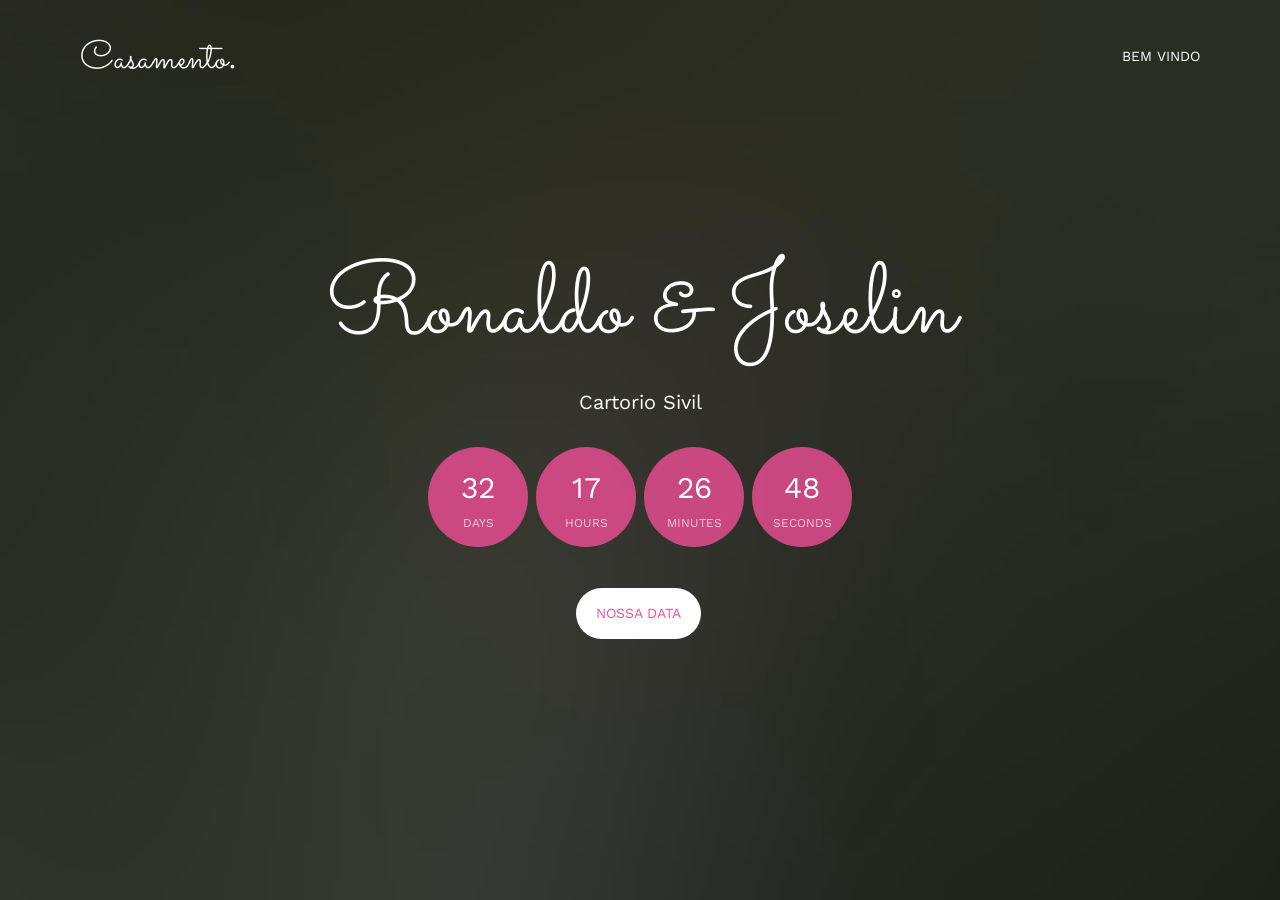
==== index.html @ af742bed "d d" ====
<!DOCTYPE html>
<!--[if lt IE 7]>      <html class="no-js lt-ie9 lt-ie8 lt-ie7"> <![endif]-->
<!--[if IE 7]>         <html class="no-js lt-ie9 lt-ie8"> <![endif]-->
<!--[if IE 8]>         <html class="no-js lt-ie9"> <![endif]-->
<!--[if gt IE 8]><!--> <html class="no-js"> <!--<![endif]-->
	<head>
	<meta charset="utf-8">
	<meta http-equiv="X-UA-Compatible" content="IE=edge">
	<title>Rm&Jg</title>
	<meta name="viewport" content="width=device-width, initial-scale=1">
	<meta name="description" content="Ronaldo Sistemas Ms" />
	<meta name="keywords" content="free html5, free template, free bootstrap, html5, css3, mobile first, responsive" />
	<meta name="author" content="FREEHTML5.CO" />

  <!-- 
	//////////////////////////////////////////////////////

	FREE HTML5 TEMPLATE 
	DESIGNED & DEVELOPED by FREEHTML5.CO
		
	Website: 		http://freehtml5.co/
	Email: 			info@freehtml5.co
	Twitter: 		http://twitter.com/fh5co
	Facebook: 		https://www.facebook.com/fh5co

	//////////////////////////////////////////////////////
	 -->

  	<!-- Facebook and Twitter integration -->
	<meta property="og:title" content=""/>
	<meta property="og:image" content=""/>
	<meta property="og:url" content=""/>
	<meta property="og:site_name" content=""/>
	<meta property="og:description" content=""/>
	<meta name="twitter:title" content="" />
	<meta name="twitter:image" content="" />
	<meta name="twitter:url" content="" />
	<meta name="twitter:card" content="" />

	<link href='https://fonts.googleapis.com/css?family=Work+Sans:400,300,600,400italic,700' rel='stylesheet' type='text/css'>
	<link href="https://fonts.googleapis.com/css?family=Sacramento" rel="stylesheet">
	
	<!-- Animate.css -->
	<link rel="stylesheet" href="css/animate.css">
	<!-- Icomoon Icon Fonts-->
	<link rel="stylesheet" href="css/icomoon.css">
	<!-- Bootstrap  -->
	<link rel="stylesheet" href="css/bootstrap.css">

	<!-- Magnific Popup -->
	<link rel="stylesheet" href="css/magnific-popup.css">

	<!-- Owl Carousel  -->
	<link rel="stylesheet" href="css/owl.carousel.min.css">
	<link rel="stylesheet" href="css/owl.theme.default.min.css">

	<!-- Theme style  -->
	<link rel="stylesheet" href="css/style.css">

	<!-- Modernizr JS -->
	<script src="js/modernizr-2.6.2.min.js"></script>
	<!-- FOR IE9 below -->
	<!--[if lt IE 9]>
	<script src="js/respond.min.js"></script>
	<![endif]-->

	</head>
	<body>
		
	<div class="fh5co-loader"></div>
	
	<div id="page">
	<nav class="fh5co-nav" role="navigation">
		<div class="container">
			<div class="row">
				<div class="col-xs-2">
					<div id="fh5co-logo"><a href="index.html">Casamento<strong>.</strong></a></div>
				</div>
				<div class="col-xs-10 text-right menu-1">
					<ul>
						<li class="active"><a href="index.html">Bem Vindo</a></li>
						
					</ul>
				</div>
			</div>
			
		</div>
	</nav>

	<header id="fh5co-header" class="fh5co-cover" role="banner" style="background-image:url(images/img_bg_2.jpg);" data-stellar-background-ratio="0.5">
		<div class="overlay"></div>
		<div class="container">
			<div class="row">
				<div class="col-md-8 col-md-offset-2 text-center">
					<div class="display-t">
						<div class="display-tc animate-box" data-animate-effect="fadeIn">
							<h1>Ronaldo &amp; Joselin</h1>
							<h2>Cartorio Sivil</h2>
							<div class="simply-countdown simply-countdown-one"></div>
							<p><a href="#" class="btn btn-default btn-sm">Nossa Data</a></p>
						</div>
					</div>
				</div>
			</div>
		</div>
	</header>

	
	
	<!-- jQuery -->
	<script src="js/jquery.min.js"></script>
	<!-- jQuery Easing -->
	<script src="js/jquery.easing.1.3.js"></script>
	<!-- Bootstrap -->
	<script src="js/bootstrap.min.js"></script>
	<!-- Waypoints -->
	<script src="js/jquery.waypoints.min.js"></script>
	<!-- Carousel -->
	<script src="js/owl.carousel.min.js"></script>
	<!-- countTo -->
	<script src="js/jquery.countTo.js"></script>

	<!-- Stellar -->
	<script src="js/jquery.stellar.min.js"></script>
	<!-- Magnific Popup -->
	<script src="js/jquery.magnific-popup.min.js"></script>
	<script src="js/magnific-popup-options.js"></script>

	<!-- // <script src="https://cdnjs.cloudflare.com/ajax/libs/prism/0.0.1/prism.min.js"></script> -->
	<script src="js/simplyCountdown.js"></script>
	<!-- Main -->
	<script src="js/main.js"></script>

	<script>
    var d = new Date(new Date().getTime() + 100 * 120 * 120 * 2000);

    // default example
    simplyCountdown('.simply-countdown-one', {
        year: d.getFullYear(),
        month: d.getMonth() + 1,
        day: d.getDate()
    });

    //jQuery example
    $('#simply-countdown-losange').simplyCountdown({
        year: d.getFullYear(),
        month: d.getMonth() + 1,
        day: d.getDate(),
        enableUtc: false
    });
</script>

	</body>
</html>
---- css/icomoon.css ----
@font-face {
  font-family: 'icomoon';
  src:  url('../fonts/icomoon/icomoon.eot?6iuir');
  src:  url('../fonts/icomoon/icomoon.eot?6iuir#iefix') format('embedded-opentype'),
    url('../fonts/icomoon/icomoon.ttf?6iuir') format('truetype'),
    url('../fonts/icomoon/icomoon.woff?6iuir') format('woff'),
    url('../fonts/icomoon/icomoon.svg?6iuir#icomoon') format('svg');
  font-weight: normal;
  font-style: normal;
}

[class^="icon-"], [class*=" icon-"] {
  /* use !important to prevent issues with browser extensions that change fonts */
  font-family: 'icomoon' !important;
  speak: none;
  font-style: normal;
  font-weight: normal;
  font-variant: normal;
  text-transform: none;
  line-height: 1;

  /* Better Font Rendering =========== */
  -webkit-font-smoothing: antialiased;
  -moz-osx-font-smoothing: grayscale;
}

.icon-eye:before {
  content: "\e000";
}
.icon-paper-clip:before {
  content: "\e001";
}
.icon-mail:before {
  content: "\e002";
}
.icon-toggle:before {
  content: "\e003";
}
.icon-layout:before {
  content: "\e004";
}
.icon-link:before {
  content: "\e005";
}
.icon-bell:before {
  content: "\e006";
}
.icon-lock:before {
  content: "\e007";
}
.icon-unlock:before {
  content: "\e008";
}
.icon-ribbon:before {
  content: "\e009";
}
.icon-image:before {
  content: "\e010";
}
.icon-signal:before {
  content: "\e011";
}
.icon-target:before {
  content: "\e012";
}
.icon-clipboard:before {
  content: "\e013";
}
.icon-clock:before {
  content: "\e014";
}
.icon-watch:before {
  content: "\e015";
}
.icon-air-play:before {
  content: "\e016";
}
.icon-camera:before {
  content: "\e017";
}
.icon-video:before {
  content: "\e018";
}
.icon-disc:before {
  content: "\e019";
}
.icon-printer:before {
  content: "\e020";
}
.icon-monitor:before {
  content: "\e021";
}
.icon-server:before {
  content: "\e022";
}
.icon-cog:before {
  content: "\e023";
}
.icon-heart:before {
  content: "\e024";
}
.icon-paragraph:before {
  content: "\e025";
}
.icon-align-justify:before {
  content: "\e026";
}
.icon-align-left:before {
  content: "\e027";
}
.icon-align-center:before {
  content: "\e028";
}
.icon-align-right:before {
  content: "\e029";
}
.icon-book:before {
  content: "\e030";
}
.icon-layers:before {
  content: "\e031";
}
.icon-stack:before {
  content: "\e032";
}
.icon-stack-2:before {
  content: "\e033";
}
.icon-paper:before {
  content: "\e034";
}
.icon-paper-stack:before {
  content: "\e035";
}
.icon-search:before {
  content: "\e036";
}
.icon-zoom-in:before {
  content: "\e037";
}
.icon-zoom-out:before {
  content: "\e038";
}
.icon-reply:before {
  content: "\e039";
}
.icon-circle-plus:before {
  content: "\e040";
}
.icon-circle-minus:before {
  content: "\e041";
}
.icon-circle-check:before {
  content: "\e042";
}
.icon-circle-cross:before {
  content: "\e043";
}
.icon-square-plus:before {
  content: "\e044";
}
.icon-square-minus:before {
  content: "\e045";
}
.icon-square-check:before {
  content: "\e046";
}
.icon-square-cross:before {
  content: "\e047";
}
.icon-microphone:before {
  content: "\e048";
}
.icon-record:before {
  content: "\e049";
}
.icon-skip-back:before {
  content: "\e050";
}
.icon-rewind:before {
  content: "\e051";
}
.icon-play:before {
  content: "\e052";
}
.icon-pause:before {
  content: "\e053";
}
.icon-stop:before {
  content: "\e054";
}
.icon-fast-forward:before {
  content: "\e055";
}
.icon-skip-forward:before {
  content: "\e056";
}
.icon-shuffle:before {
  content: "\e057";
}
.icon-repeat:before {
  content: "\e058";
}
.icon-folder:before {
  content: "\e059";
}
.icon-umbrella:before {
  content: "\e060";
}
.icon-moon:before {
  content: "\e061";
}
.icon-thermometer:before {
  content: "\e062";
}
.icon-drop:before {
  content: "\e063";
}
.icon-sun:before {
  content: "\e064";
}
.icon-cloud:before {
  content: "\e065";
}
.icon-cloud-upload:before {
  content: "\e066";
}
.icon-cloud-download:before {
  content: "\e067";
}
.icon-upload:before {
  content: "\e068";
}
.icon-download:before {
  content: "\e069";
}
.icon-location:before {
  content: "\e070";
}
.icon-location-2:before {
  content: "\e071";
}
.icon-map:before {
  content: "\e072";
}
.icon-battery:before {
  content: "\e073";
}
.icon-head:before {
  content: "\e074";
}
.icon-briefcase:before {
  content: "\e075";
}
.icon-speech-bubble:before {
  content: "\e076";
}
.icon-anchor:before {
  content: "\e077";
}
.icon-globe:before {
  content: "\e078";
}
.icon-box:before {
  content: "\e079";
}
.icon-reload:before {
  content: "\e080";
}
.icon-share:before {
  content: "\e081";
}
.icon-marquee:before {
  content: "\e082";
}
.icon-marquee-plus:before {
  content: "\e083";
}
.icon-marquee-minus:before {
  content: "\e084";
}
.icon-tag:before {
  content: "\e085";
}
.icon-power:before {
  content: "\e086";
}
.icon-command:before {
  content: "\e087";
}
.icon-alt:before {
  content: "\e088";
}
.icon-esc:before {
  content: "\e089";
}
.icon-bar-graph:before {
  content: "\e090";
}
.icon-bar-graph-2:before {
  content: "\e091";
}
.icon-pie-graph:before {
  content: "\e092";
}
.icon-star:before {
  content: "\e093";
}
.icon-arrow-left:before {
  content: "\e094";
}
.icon-arrow-right:before {
  content: "\e095";
}
.icon-arrow-up:before {
  content: "\e096";
}
.icon-arrow-down:before {
  content: "\e097";
}
.icon-volume:before {
  content: "\e098";
}
.icon-mute:before {
  content: "\e099";
}
.icon-content-right:before {
  content: "\e100";
}
.icon-content-left:before {
  content: "\e101";
}
.icon-grid:before {
  content: "\e102";
}
.icon-grid-2:before {
  content: "\e103";
}
.icon-columns:before {
  content: "\e104";
}
.icon-loader:before {
  content: "\e105";
}
.icon-bag:before {
  content: "\e106";
}
.icon-ban:before {
  content: "\e107";
}
.icon-flag:before {
  content: "\e108";
}
.icon-trash:before {
  content: "\e109";
}
.icon-expand:before {
  content: "\e110";
}
.icon-contract:before {
  content: "\e111";
}
.icon-maximize:before {
  content: "\e112";
}
.icon-minimize:before {
  content: "\e113";
}
.icon-plus:before {
  content: "\e114";
}
.icon-minus:before {
  content: "\e115";
}
.icon-check:before {
  content: "\e116";
}
.icon-cross:before {
  content: "\e117";
}
.icon-move:before {
  content: "\e118";
}
.icon-delete:before {
  content: "\e119";
}
.icon-menu:before {
  content: "\e120";
}
.icon-archive:before {
  content: "\e121";
}
.icon-inbox:before {
  content: "\e122";
}
.icon-outbox:before {
  content: "\e123";
}
.icon-file:before {
  content: "\e124";
}
.icon-file-add:before {
  content: "\e125";
}
.icon-file-subtract:before {
  content: "\e126";
}
.icon-help:before {
  content: "\e127";
}
.icon-open:before {
  content: "\e128";
}
.icon-ellipsis:before {
  content: "\e129";
}
.icon-add-to-list:before {
  content: "\e900";
}
.icon-classic-computer:before {
  content: "\e901";
}
.icon-controller-fast-backward:before {
  content: "\e902";
}
.icon-creative-commons-attribution:before {
  content: "\e903";
}
.icon-creative-commons-noderivs:before {
  content: "\e904";
}
.icon-creative-commons-noncommercial-eu:before {
  content: "\e905";
}
.icon-creative-commons-noncommercial-us:before {
  content: "\e906";
}
.icon-creative-commons-public-domain:before {
  content: "\e907";
}
.icon-creative-commons-remix:before {
  content: "\e908";
}
.icon-creative-commons-share:before {
  content: "\e909";
}
.icon-creative-commons-sharealike:before {
  content: "\e90a";
}
.icon-creative-commons:before {
  content: "\e90b";
}
.icon-document-landscape:before {
  content: "\e90c";
}
.icon-remove-user:before {
  content: "\e90d";
}
.icon-warning:before {
  content: "\e90e";
}
.icon-arrow-bold-down:before {
  content: "\e90f";
}
.icon-arrow-bold-left:before {
  content: "\e910";
}
.icon-arrow-bold-right:before {
  content: "\e911";
}
.icon-arrow-bold-up:before {
  content: "\e912";
}
.icon-arrow-down2:before {
  content: "\e913";
}
.icon-arrow-left2:before {
  content: "\e914";
}
.icon-arrow-long-down:before {
  content: "\e915";
}
.icon-arrow-long-left:before {
  content: "\e916";
}
.icon-arrow-long-right:before {
  content: "\e917";
}
.icon-arrow-long-up:before {
  content: "\e918";
}
.icon-arrow-right2:before {
  content: "\e919";
}
.icon-arrow-up2:before {
  content: "\e91a";
}
.icon-arrow-with-circle-down:before {
  content: "\e91b";
}
.icon-arrow-with-circle-left:before {
  content: "\e91c";
}
.icon-arrow-with-circle-right:before {
  content: "\e91d";
}
.icon-arrow-with-circle-up:before {
  content: "\e91e";
}
.icon-bookmark:before {
  content: "\e91f";
}
.icon-bookmarks:before {
  content: "\e920";
}
.icon-chevron-down:before {
  content: "\e921";
}
.icon-chevron-left:before {
  content: "\e922";
}
.icon-chevron-right:before {
  content: "\e923";
}
.icon-chevron-small-down:before {
  content: "\e924";
}
.icon-chevron-small-left:before {
  content: "\e925";
}
.icon-chevron-small-right:before {
  content: "\e926";
}
.icon-chevron-small-up:before {
  content: "\e927";
}
.icon-chevron-thin-down:before {
  content: "\e928";
}
.icon-chevron-thin-left:before {
  content: "\e929";
}
.icon-chevron-thin-right:before {
  content: "\e92a";
}
.icon-chevron-thin-up:before {
  content: "\e92b";
}
.icon-chevron-up:before {
  content: "\e92c";
}
.icon-chevron-with-circle-down:before {
  content: "\e92d";
}
.icon-chevron-with-circle-left:before {
  content: "\e92e";
}
.icon-chevron-with-circle-right:before {
  content: "\e92f";
}
.icon-chevron-with-circle-up:before {
  content: "\e930";
}
.icon-cloud2:before {
  content: "\e931";
}
.icon-controller-fast-forward:before {
  content: "\e932";
}
.icon-controller-jump-to-start:before {
  content: "\e933";
}
.icon-controller-next:before {
  content: "\e934";
}
.icon-controller-paus:before {
  content: "\e935";
}
.icon-controller-play:before {
  content: "\e936";
}
.icon-controller-record:before {
  content: "\e937";
}
.icon-controller-stop:before {
  content: "\e938";
}
.icon-controller-volume:before {
  content: "\e939";
}
.icon-dot-single:before {
  content: "\e93a";
}
.icon-dots-three-horizontal:before {
  content: "\e93b";
}
.icon-dots-three-vertical:before {
  content: "\e93c";
}
.icon-dots-two-horizontal:before {
  content: "\e93d";
}
.icon-dots-two-vertical:before {
  content: "\e93e";
}
.icon-download2:before {
  content: "\e93f";
}
.icon-emoji-flirt:before {
  content: "\e940";
}
.icon-flow-branch:before {
  content: "\e941";
}
.icon-flow-cascade:before {
  content: "\e942";
}
.icon-flow-line:before {
  content: "\e943";
}
.icon-flow-parallel:before {
  content: "\e944";
}
.icon-flow-tree:before {
  content: "\e945";
}
.icon-install:before {
  content: "\e946";
}
.icon-layers2:before {
  content: "\e947";
}
.icon-open-book:before {
  content: "\e948";
}
.icon-resize-100:before {
  content: "\e949";
}
.icon-resize-full-screen:before {
  content: "\e94a";
}
.icon-save:before {
  content: "\e94b";
}
.icon-select-arrows:before {
  content: "\e94c";
}
.icon-sound-mute:before {
  content: "\e94d";
}
.icon-sound:before {
  content: "\e94e";
}
.icon-trash2:before {
  content: "\e94f";
}
.icon-triangle-down:before {
  content: "\e950";
}
.icon-triangle-left:before {
  content: "\e951";
}
.icon-triangle-right:before {
  content: "\e952";
}
.icon-triangle-up:before {
  content: "\e953";
}
.icon-uninstall:before {
  content: "\e954";
}
.icon-upload-to-cloud:before {
  content: "\e955";
}
.icon-upload2:before {
  content: "\e956";
}
.icon-add-user:before {
  content: "\e957";
}
.icon-address:before {
  content: "\e958";
}
.icon-adjust:before {
  content: "\e959";
}
.icon-air:before {
  content: "\e95a";
}
.icon-aircraft-landing:before {
  content: "\e95b";
}
.icon-aircraft-take-off:before {
  content: "\e95c";
}
.icon-aircraft:before {
  content: "\e95d";
}
.icon-align-bottom:before {
  content: "\e95e";
}
.icon-align-horizontal-middle:before {
  content: "\e95f";
}
.icon-align-left2:before {
  content: "\e960";
}
.icon-align-right2:before {
  content: "\e961";
}
.icon-align-top:before {
  content: "\e962";
}
.icon-align-vertical-middle:before {
  content: "\e963";
}
.icon-archive2:before {
  content: "\e964";
}
.icon-area-graph:before {
  content: "\e965";
}
.icon-attachment:before {
  content: "\e966";
}
.icon-awareness-ribbon:before {
  content: "\e967";
}
.icon-back-in-time:before {
  content: "\e968";
}
.icon-back:before {
  content: "\e969";
}
.icon-bar-graph2:before {
  content: "\e96a";
}
.icon-battery2:before {
  content: "\e96b";
}
.icon-beamed-note:before {
  content: "\e96c";
}
.icon-bell2:before {
  content: "\e96d";
}
.icon-blackboard:before {
  content: "\e96e";
}
.icon-block:before {
  content: "\e96f";
}
.icon-book2:before {
  content: "\e970";
}
.icon-bowl:before {
  content: "\e971";
}
.icon-box2:before {
  content: "\e972";
}
.icon-briefcase2:before {
  content: "\e973";
}
.icon-browser:before {
  content: "\e974";
}
.icon-brush:before {
  content: "\e975";
}
.icon-bucket:before {
  content: "\e976";
}
.icon-cake:before {
  content: "\e977";
}
.icon-calculator:before {
  content: "\e978";
}
.icon-calendar:before {
  content: "\e979";
}
.icon-camera2:before {
  content: "\e97a";
}
.icon-ccw:before {
  content: "\e97b";
}
.icon-chat:before {
  content: "\e97c";
}
.icon-check2:before {
  content: "\e97d";
}
.icon-circle-with-cross:before {
  content: "\e97e";
}
.icon-circle-with-minus:before {
  content: "\e97f";
}
.icon-circle-with-plus:before {
  content: "\e980";
}
.icon-circle:before {
  content: "\e981";
}
.icon-circular-graph:before {
  content: "\e982";
}
.icon-clapperboard:before {
  content: "\e983";
}
.icon-clipboard2:before {
  content: "\e984";
}
.icon-clock2:before {
  content: "\e985";
}
.icon-code:before {
  content: "\e986";
}
.icon-cog2:before {
  content: "\e987";
}
.icon-colours:before {
  content: "\e988";
}
.icon-compass:before {
  content: "\e989";
}
.icon-copy:before {
  content: "\e98a";
}
.icon-credit-card:before {
  content: "\e98b";
}
.icon-credit:before {
  content: "\e98c";
}
.icon-cross2:before {
  content: "\e98d";
}
.icon-cup:before {
  content: "\e98e";
}
.icon-cw:before {
  content: "\e98f";
}
.icon-cycle:before {
  content: "\e990";
}
.icon-database:before {
  content: "\e991";
}
.icon-dial-pad:before {
  content: "\e992";
}
.icon-direction:before {
  content: "\e993";
}
.icon-document:before {
  content: "\e994";
}
.icon-documents:before {
  content: "\e995";
}
.icon-drink:before {
  content: "\e996";
}
.icon-drive:before {
  content: "\e997";
}
.icon-drop2:before {
  content: "\e998";
}
.icon-edit:before {
  content: "\e999";
}
.icon-email:before {
  content: "\e99a";
}
.icon-emoji-happy:before {
  content: "\e99b";
}
.icon-emoji-neutral:before {
  content: "\e99c";
}
.icon-emoji-sad:before {
  content: "\e99d";
}
.icon-erase:before {
  content: "\e99e";
}
.icon-eraser:before {
  content: "\e99f";
}
.icon-export:before {
  content: "\e9a0";
}
.icon-eye2:before {
  content: "\e9a1";
}
.icon-feather:before {
  content: "\e9a2";
}
.icon-flag2:before {
  content: "\e9a3";
}
.icon-flash:before {
  content: "\e9a4";
}
.icon-flashlight:before {
  content: "\e9a5";
}
.icon-flat-brush:before {
  content: "\e9a6";
}
.icon-folder-images:before {
  content: "\e9a7";
}
.icon-folder-music:before {
  content: "\e9a8";
}
.icon-folder-video:before {
  content: "\e9a9";
}
.icon-folder2:before {
  content: "\e9aa";
}
.icon-forward:before {
  content: "\e9ab";
}
.icon-funnel:before {
  content: "\e9ac";
}
.icon-game-controller:before {
  content: "\e9ad";
}
.icon-gauge:before {
  content: "\e9ae";
}
.icon-globe2:before {
  content: "\e9af";
}
.icon-graduation-cap:before {
  content: "\e9b0";
}
.icon-grid2:before {
  content: "\e9b1";
}
.icon-hair-cross:before {
  content: "\e9b2";
}
.icon-hand:before {
  content: "\e9b3";
}
.icon-heart-outlined:before {
  content: "\e9b4";
}
.icon-heart2:before {
  content: "\e9b5";
}
.icon-help-with-circle:before {
  content: "\e9b6";
}
.icon-help2:before {
  content: "\e9b7";
}
.icon-home:before {
  content: "\e9b8";
}
.icon-hour-glass:before {
  content: "\e9b9";
}
.icon-image-inverted:before {
  content: "\e9ba";
}
.icon-image2:before {
  content: "\e9bb";
}
.icon-images:before {
  content: "\e9bc";
}
.icon-inbox2:before {
  content: "\e9bd";
}
.icon-infinity:before {
  content: "\e9be";
}
.icon-info-with-circle:before {
  content: "\e9bf";
}
.icon-info:before {
  content: "\e9c0";
}
.icon-key:before {
  content: "\e9c1";
}
.icon-keyboard:before {
  content: "\e9c2";
}
.icon-lab-flask:before {
  content: "\e9c3";
}
.icon-landline:before {
  content: "\e9c4";
}
.icon-language:before {
  content: "\e9c5";
}
.icon-laptop:before {
  content: "\e9c6";
}
.icon-leaf:before {
  content: "\e9c7";
}
.icon-level-down:before {
  content: "\e9c8";
}
.icon-level-up:before {
  content: "\e9c9";
}
.icon-lifebuoy:before {
  content: "\e9ca";
}
.icon-light-bulb:before {
  content: "\e9cb";
}
.icon-light-down:before {
  content: "\e9cc";
}
.icon-light-up:before {
  content: "\e9cd";
}
.icon-line-graph:before {
  content: "\e9ce";
}
.icon-link2:before {
  content: "\e9cf";
}
.icon-list:before {
  content: "\e9d0";
}
.icon-location-pin:before {
  content: "\e9d1";
}
.icon-location2:before {
  content: "\e9d2";
}
.icon-lock-open:before {
  content: "\e9d3";
}
.icon-lock2:before {
  content: "\e9d4";
}
.icon-log-out:before {
  content: "\e9d5";
}
.icon-login:before {
  content: "\e9d6";
}
.icon-loop:before {
  content: "\e9d7";
}
.icon-magnet:before {
  content: "\e9d8";
}
.icon-magnifying-glass:before {
  content: "\e9d9";
}
.icon-mail2:before {
  content: "\e9da";
}
.icon-man:before {
  content: "\e9db";
}
.icon-map2:before {
  content: "\e9dc";
}
.icon-mask:before {
  content: "\e9dd";
}
.icon-medal:before {
  content: "\e9de";
}
.icon-megaphone:before {
  content: "\e9df";
}
.icon-menu2:before {
  content: "\e9e0";
}
.icon-message:before {
  content: "\e9e1";
}
.icon-mic:before {
  content: "\e9e2";
}
.icon-minus2:before {
  content: "\e9e3";
}
.icon-mobile:before {
  content: "\e9e4";
}
.icon-modern-mic:before {
  content: "\e9e5";
}
.icon-moon2:before {
  content: "\e9e6";
}
.icon-mouse:before {
  content: "\e9e7";
}
.icon-music:before {
  content: "\e9e8";
}
.icon-network:before {
  content: "\e9e9";
}
.icon-new-message:before {
  content: "\e9ea";
}
.icon-new:before {
  content: "\e9eb";
}
.icon-news:before {
  content: "\e9ec";
}
.icon-note:before {
  content: "\e9ed";
}
.icon-notification:before {
  content: "\e9ee";
}
.icon-old-mobile:before {
  content: "\e9ef";
}
.icon-old-phone:before {
  content: "\e9f0";
}
.icon-palette:before {
  content: "\e9f1";
}
.icon-paper-plane:before {
  content: "\e9f2";
}
.icon-pencil:before {
  content: "\e9f3";
}
.icon-phone:before {
  content: "\e9f4";
}
.icon-pie-chart:before {
  content: "\e9f5";
}
.icon-pin:before {
  content: "\e9f6";
}
.icon-plus2:before {
  content: "\e9f7";
}
.icon-popup:before {
  content: "\e9f8";
}
.icon-power-plug:before {
  content: "\e9f9";
}
.icon-price-ribbon:before {
  content: "\e9fa";
}
.icon-price-tag:before {
  content: "\e9fb";
}
.icon-print:before {
  content: "\e9fc";
}
.icon-progress-empty:before {
  content: "\e9fd";
}
.icon-progress-full:before {
  content: "\e9fe";
}
.icon-progress-one:before {
  content: "\e9ff";
}
.icon-progress-two:before {
  content: "\ea00";
}
.icon-publish:before {
  content: "\ea01";
}
.icon-quote:before {
  content: "\ea02";
}
.icon-radio:before {
  content: "\ea03";
}
.icon-reply-all:before {
  content: "\ea04";
}
.icon-reply2:before {
  content: "\ea05";
}
.icon-retweet:before {
  content: "\ea06";
}
.icon-rocket:before {
  content: "\ea07";
}
.icon-round-brush:before {
  content: "\ea08";
}
.icon-rss:before {
  content: "\ea09";
}
.icon-ruler:before {
  content: "\ea0a";
}
.icon-scissors:before {
  content: "\ea0b";
}
.icon-share-alternitive:before {
  content: "\ea0c";
}
.icon-share2:before {
  content: "\ea0d";
}
.icon-shareable:before {
  content: "\ea0e";
}
.icon-shield:before {
  content: "\ea0f";
}
.icon-shop:before {
  content: "\ea10";
}
.icon-shopping-bag:before {
  content: "\ea11";
}
.icon-shopping-basket:before {
  content: "\ea12";
}
.icon-shopping-cart:before {
  content: "\ea13";
}
.icon-shuffle2:before {
  content: "\ea14";
}
.icon-signal2:before {
  content: "\ea15";
}
.icon-sound-mix:before {
  content: "\ea16";
}
.icon-sports-club:before {
  content: "\ea17";
}
.icon-spreadsheet:before {
  content: "\ea18";
}
.icon-squared-cross:before {
  content: "\ea19";
}
.icon-squared-minus:before {
  content: "\ea1a";
}
.icon-squared-plus:before {
  content: "\ea1b";
}
.icon-star-outlined:before {
  content: "\ea1c";
}
.icon-star2:before {
  content: "\ea1d";
}
.icon-stopwatch:before {
  content: "\ea1e";
}
.icon-suitcase:before {
  content: "\ea1f";
}
.icon-swap:before {
  content: "\ea20";
}
.icon-sweden:before {
  content: "\ea21";
}
.icon-switch:before {
  content: "\ea22";
}
.icon-tablet:before {
  content: "\ea23";
}
.icon-tag2:before {
  content: "\ea24";
}
.icon-text-document-inverted:before {
  content: "\ea25";
}
.icon-text-document:before {
  content: "\ea26";
}
.icon-text:before {
  content: "\ea27";
}
.icon-thermometer2:before {
  content: "\ea28";
}
.icon-thumbs-down:before {
  content: "\ea29";
}
.icon-thumbs-up:before {
  content: "\ea2a";
}
.icon-thunder-cloud:before {
  content: "\ea2b";
}
.icon-ticket:before {
  content: "\ea2c";
}
.icon-time-slot:before {
  content: "\ea2d";
}
.icon-tools:before {
  content: "\ea2e";
}
.icon-traffic-cone:before {
  content: "\ea2f";
}
.icon-tree:before {
  content: "\ea30";
}
.icon-trophy:before {
  content: "\ea31";
}
.icon-tv:before {
  content: "\ea32";
}
.icon-typing:before {
  content: "\ea33";
}
.icon-unread:before {
  content: "\ea34";
}
.icon-untag:before {
  content: "\ea35";
}
.icon-user:before {
  content: "\ea36";
}
.icon-users:before {
  content: "\ea37";
}
.icon-v-card:before {
  content: "\ea38";
}
.icon-video2:before {
  content: "\ea39";
}
.icon-vinyl:before {
  content: "\ea3a";
}
.icon-voicemail:before {
  content: "\ea3b";
}
.icon-wallet:before {
  content: "\ea3c";
}
.icon-water:before {
  content: "\ea3d";
}
.icon-px-with-circle:before {
  content: "\ea3e";
}
.icon-px:before {
  content: "\ea3f";
}
.icon-basecamp:before {
  content: "\ea40";
}
.icon-behance:before {
  content: "\ea41";
}
.icon-creative-cloud:before {
  content: "\ea42";
}
.icon-dropbox:before {
  content: "\ea43";
}
.icon-evernote:before {
  content: "\ea44";
}
.icon-flattr:before {
  content: "\ea45";
}
.icon-foursquare:before {
  content: "\ea46";
}
.icon-google-drive:before {
  content: "\ea47";
}
.icon-google-hangouts:before {
  content: "\ea48";
}
.icon-grooveshark:before {
  content: "\ea49";
}
.icon-icloud:before {
  content: "\ea4a";
}
.icon-mixi:before {
  content: "\ea4b";
}
.icon-onedrive:before {
  content: "\ea4c";
}
.icon-paypal:before {
  content: "\ea4d";
}
.icon-picasa:before {
  content: "\ea4e";
}
.icon-qq:before {
  content: "\ea4f";
}
.icon-rdio-with-circle:before {
  content: "\ea50";
}
.icon-renren:before {
  content: "\ea51";
}
.icon-scribd:before {
  content: "\ea52";
}
.icon-sina-weibo:before {
  content: "\ea53";
}
.icon-skype-with-circle:before {
  content: "\ea54";
}
.icon-skype:before {
  content: "\ea55";
}
.icon-slideshare:before {
  content: "\ea56";
}
.icon-smashing:before {
  content: "\ea57";
}
.icon-soundcloud:before {
  content: "\ea58";
}
.icon-spotify-with-circle:before {
  content: "\ea59";
}
.icon-spotify:before {
  content: "\ea5a";
}
.icon-swarm:before {
  content: "\ea5b";
}
.icon-vine-with-circle:before {
  content: "\ea5c";
}
.icon-vine:before {
  content: "\ea5d";
}
.icon-vk-alternitive:before {
  content: "\ea5e";
}
.icon-vk-with-circle:before {
  content: "\ea5f";
}
.icon-vk:before {
  content: "\ea60";
}
.icon-xing-with-circle:before {
  content: "\ea61";
}
.icon-xing:before {
  content: "\ea62";
}
.icon-yelp:before {
  content: "\ea63";
}
.icon-dribbble-with-circle:before {
  content: "\ea64";
}
.icon-dribbble:before {
  content: "\ea65";
}
.icon-facebook-with-circle:before {
  content: "\ea66";
}
.icon-facebook:before {
  content: "\ea67";
}
.icon-flickr-with-circle:before {
  content: "\ea68";
}
.icon-flickr:before {
  content: "\ea69";
}
.icon-github-with-circle:before {
  content: "\ea6a";
}
.icon-github:before {
  content: "\ea6b";
}
.icon-google-with-circle:before {
  content: "\ea6c";
}
.icon-google:before {
  content: "\ea6d";
}
.icon-instagram-with-circle:before {
  content: "\ea6e";
}
.icon-instagram:before {
  content: "\ea6f";
}
.icon-lastfm-with-circle:before {
  content: "\ea70";
}
.icon-lastfm:before {
  content: "\ea71";
}
.icon-linkedin-with-circle:before {
  content: "\ea72";
}
.icon-linkedin:before {
  content: "\ea73";
}
.icon-pinterest-with-circle:before {
  content: "\ea74";
}
.icon-pinterest:before {
  content: "\ea75";
}
.icon-rdio:before {
  content: "\ea76";
}
.icon-stumbleupon-with-circle:before {
  content: "\ea77";
}
.icon-stumbleupon:before {
  content: "\ea78";
}
.icon-tumblr-with-circle:before {
  content: "\ea79";
}
.icon-tumblr:before {
  content: "\ea7a";
}
.icon-twitter-with-circle:before {
  content: "\ea7b";
}
.icon-twitter:before {
  content: "\ea7c";
}
.icon-vimeo-with-circle:before {
  content: "\ea7d";
}
.icon-vimeo:before {
  content: "\ea7e";
}
.icon-youtube-with-circle:before {
  content: "\ea7f";
}
.icon-youtube:before {
  content: "\ea80";
}
---- css/style.css ----
@font-face {
  font-family: 'icomoon';
  src: url("../fonts/icomoon/icomoon.eot?srf3rx");
  src: url("../fonts/icomoon/icomoon.eot?srf3rx#iefix") format("embedded-opentype"), url("../fonts/icomoon/icomoon.ttf?srf3rx") format("truetype"), url("../fonts/icomoon/icomoon.woff?srf3rx") format("woff"), url("../fonts/icomoon/icomoon.svg?srf3rx#icomoon") format("svg");
  font-weight: normal;
  font-style: normal;
}
/* =======================================================
*
* 	Template Style 
*
* ======================================================= */
body {
  font-family: "Work Sans", Arial, sans-serif;
  font-weight: 400;
  font-size: 16px;
  line-height: 1.7;
  color: #828282;
  background: #fff;
}

#page {
  position: relative;
  overflow-x: hidden;
  width: 100%;
  height: 100%;
  -webkit-transition: 0.5s;
  -o-transition: 0.5s;
  transition: 0.5s;
}
.offcanvas #page {
  overflow: hidden;
  position: absolute;
}
.offcanvas #page:after {
  -webkit-transition: 2s;
  -o-transition: 2s;
  transition: 2s;
  position: absolute;
  top: 0;
  right: 0;
  bottom: 0;
  left: 0;
  z-index: 101;
  background: rgba(0, 0, 0, 0.7);
  content: "";
}

a {
  color: #F14E95;
  -webkit-transition: 0.5s;
  -o-transition: 0.5s;
  transition: 0.5s;
}
a:hover, a:active, a:focus {
  color: #F14E95;
  outline: none;
  text-decoration: none;
}

p {
  margin-bottom: 20px;
}

h1, h2, h3, h4, h5, h6, figure {
  color: #000;
  font-family: "Work Sans", Arial, sans-serif;
  font-weight: 400;
  margin: 0 0 20px 0;
}

::-webkit-selection {
  color: #fff;
  background: #F14E95;
}

::-moz-selection {
  color: #fff;
  background: #F14E95;
}

::selection {
  color: #fff;
  background: #F14E95;
}

.fh5co-nav {
  position: absolute;
  top: 0;
  margin: 0;
  padding: 0;
  width: 100%;
  padding: 40px 0;
  z-index: 1001;
}
@media screen and (max-width: 768px) {
  .fh5co-nav {
    padding: 20px 0;
  }
}
.fh5co-nav #fh5co-logo {
  font-size: 40px;
  margin: 0;
  padding: 0;
  line-height: 40px;
  font-family: "Sacramento", Arial, serif;
}
.fh5co-nav a {
  padding: 5px 10px;
  color: #fff;
}
@media screen and (max-width: 768px) {
  .fh5co-nav .menu-1, .fh5co-nav .menu-2 {
    display: none;
  }
}
.fh5co-nav ul {
  padding: 0;
  margin: 2px 0 0 0;
}
.fh5co-nav ul li {
  padding: 0;
  margin: 0;
  list-style: none;
  display: inline;
}
.fh5co-nav ul li a {
  font-size: 14px;
  padding: 30px 10px;
  text-transform: uppercase;
  color: rgba(255, 255, 255, 0.5);
  -webkit-transition: 0.5s;
  -o-transition: 0.5s;
  transition: 0.5s;
}
.fh5co-nav ul li a:hover, .fh5co-nav ul li a:focus, .fh5co-nav ul li a:active {
  color: white;
}
.fh5co-nav ul li.has-dropdown {
  position: relative;
}
.fh5co-nav ul li.has-dropdown .dropdown {
  width: 130px;
  -webkit-box-shadow: 0px 14px 33px -9px rgba(0, 0, 0, 0.75);
  -moz-box-shadow: 0px 14px 33px -9px rgba(0, 0, 0, 0.75);
  box-shadow: 0px 14px 33px -9px rgba(0, 0, 0, 0.75);
  z-index: 1002;
  visibility: hidden;
  opacity: 0;
  position: absolute;
  top: 40px;
  left: 0;
  text-align: left;
  background: #fff;
  padding: 20px;
  -webkit-border-radius: 4px;
  -moz-border-radius: 4px;
  -ms-border-radius: 4px;
  border-radius: 4px;
  -webkit-transition: 0s;
  -o-transition: 0s;
  transition: 0s;
}
.fh5co-nav ul li.has-dropdown .dropdown:before {
  bottom: 100%;
  left: 40px;
  border: solid transparent;
  content: " ";
  height: 0;
  width: 0;
  position: absolute;
  pointer-events: none;
  border-bottom-color: #fff;
  border-width: 8px;
  margin-left: -8px;
}
.fh5co-nav ul li.has-dropdown .dropdown li {
  display: block;
  margin-bottom: 7px;
}
.fh5co-nav ul li.has-dropdown .dropdown li:last-child {
  margin-bottom: 0;
}
.fh5co-nav ul li.has-dropdown .dropdown li a {
  padding: 2px 0;
  display: block;
  color: #999999;
  line-height: 1.2;
  text-transform: none;
  font-size: 15px;
}
.fh5co-nav ul li.has-dropdown .dropdown li a:hover {
  color: #000;
}
.fh5co-nav ul li.has-dropdown:hover a, .fh5co-nav ul li.has-dropdown:focus a {
  color: #fff;
}
.fh5co-nav ul li.btn-cta a {
  color: #F14E95;
}
.fh5co-nav ul li.btn-cta a span {
  background: #fff;
  padding: 4px 20px;
  display: -moz-inline-stack;
  display: inline-block;
  zoom: 1;
  *display: inline;
  -webkit-transition: 0.3s;
  -o-transition: 0.3s;
  transition: 0.3s;
  -webkit-border-radius: 100px;
  -moz-border-radius: 100px;
  -ms-border-radius: 100px;
  border-radius: 100px;
}
.fh5co-nav ul li.btn-cta a:hover span {
  -webkit-box-shadow: 0px 14px 20px -9px rgba(0, 0, 0, 0.75);
  -moz-box-shadow: 0px 14px 20px -9px rgba(0, 0, 0, 0.75);
  box-shadow: 0px 14px 20px -9px rgba(0, 0, 0, 0.75);
}
.fh5co-nav ul li.active > a {
  color: #fff !important;
}

#fh5co-counter,
#fh5co-event,
.fh5co-bg {
  background-size: cover;
  background-position: top center;
  background-repeat: no-repeat;
  position: relative;
}

.fh5co-bg {
  background-position: center center;
  width: 100%;
  float: left;
  position: relative;
}

.fh5co-video {
  height: 450px;
  overflow: hidden;
  -webkit-border-radius: 7px;
  -moz-border-radius: 7px;
  -ms-border-radius: 7px;
  border-radius: 7px;
}
.fh5co-video a {
  z-index: 1001;
  position: absolute;
  top: 50%;
  left: 50%;
  margin-top: -45px;
  margin-left: -45px;
  width: 90px;
  height: 90px;
  display: table;
  text-align: center;
  background: #fff;
  -webkit-box-shadow: 0px 14px 30px -15px rgba(0, 0, 0, 0.75);
  -moz-box-shadow: 0px 14px 30px -15px rgba(0, 0, 0, 0.75);
  box-shadow: 0px 14px 30px -15px rgba(0, 0, 0, 0.75);
  -webkit-border-radius: 50%;
  -moz-border-radius: 50%;
  -ms-border-radius: 50%;
  border-radius: 50%;
}
.fh5co-video a i {
  text-align: center;
  display: table-cell;
  vertical-align: middle;
  font-size: 40px;
}
.fh5co-video .overlay {
  position: absolute;
  top: 0;
  left: 0;
  right: 0;
  bottom: 0;
  background: rgba(0, 0, 0, 0.5);
  -webkit-transition: 0.5s;
  -o-transition: 0.5s;
  transition: 0.5s;
}
.fh5co-video:hover .overlay {
  background: rgba(0, 0, 0, 0.7);
}
.fh5co-video:hover a {
  position: relative;
  -webkit-transform: scale(1.2);
  -moz-transform: scale(1.2);
  -ms-transform: scale(1.2);
  -o-transform: scale(1.2);
  transform: scale(1.2);
}

.fh5co-cover {
  height: 900px;
  background-size: cover;
  background-repeat: no-repeat;
  position: relative;
  width: 100%;
}
.fh5co-cover .overlay {
  z-index: 0;
  position: absolute;
  bottom: 0;
  top: 0;
  left: 0;
  right: 0;
  background: rgba(0, 0, 0, 0.5);
}
.fh5co-cover > .fh5co-container {
  position: relative;
  z-index: 10;
}
@media screen and (max-width: 768px) {
  .fh5co-cover {
    height: 600px;
  }
}
.fh5co-cover .display-t,
.fh5co-cover .display-tc {
  height: 900px;
  display: table;
  width: 100%;
}
@media screen and (max-width: 768px) {
  .fh5co-cover .display-t,
  .fh5co-cover .display-tc {
    height: 600px;
  }
}
.fh5co-cover.fh5co-cover-sm {
  height: 600px;
}
@media screen and (max-width: 768px) {
  .fh5co-cover.fh5co-cover-sm {
    height: 400px;
  }
}
.fh5co-cover.fh5co-cover-sm .display-t,
.fh5co-cover.fh5co-cover-sm .display-tc {
  height: 600px;
  display: table;
  width: 100%;
}
@media screen and (max-width: 768px) {
  .fh5co-cover.fh5co-cover-sm .display-t,
  .fh5co-cover.fh5co-cover-sm .display-tc {
    height: 400px;
  }
}

#fh5co-counter,
#fh5co-event {
  height: 850px;
  float: left;
}
#fh5co-counter .display-t,
#fh5co-counter .display-tc,
#fh5co-event .display-t,
#fh5co-event .display-tc {
  height: 700px;
  display: table;
  width: 100%;
}
#fh5co-counter .fh5co-heading h2,
#fh5co-event .fh5co-heading h2 {
  color: #fff;
}
#fh5co-counter .fh5co-heading span,
#fh5co-event .fh5co-heading span {
  color: rgba(255, 255, 255, 0.5);
  text-transform: uppercase;
  font-size: 13px;
  letter-spacing: 2px;
  font-weight: 600;
}
#fh5co-counter .overlay,
#fh5co-event .overlay {
  position: absolute;
  top: 0;
  left: 0;
  right: 0;
  bottom: 0;
  background: rgba(0, 0, 0, 0.4);
}
@media screen and (max-width: 768px) {
  #fh5co-counter,
  #fh5co-event {
    height: inherit;
    padding: 7em 0;
  }
  #fh5co-counter .display-t,
  #fh5co-counter .display-tc,
  #fh5co-event .display-t,
  #fh5co-event .display-tc {
    height: inherit;
  }
}
#fh5co-counter .event-wrap,
#fh5co-event .event-wrap {
  border: 2px solid rgba(255, 255, 255, 0.5);
  background: rgba(255, 255, 255, 0.1);
  padding: 30px;
  width: 100%;
  float: left;
  -webkit-border-radius: 4px;
  -moz-border-radius: 4px;
  -ms-border-radius: 4px;
  border-radius: 4px;
}
@media screen and (max-width: 768px) {
  #fh5co-counter .event-wrap,
  #fh5co-event .event-wrap {
    margin-bottom: 10px;
  }
}
#fh5co-counter .event-wrap h3,
#fh5co-event .event-wrap h3 {
  font-size: 20px;
  color: #fff;
  border-bottom: 1px solid rgba(255, 255, 255, 0.5);
  display: block;
  padding-bottom: 20px;
  text-transform: uppercase;
  letter-spacing: 2px;
}
#fh5co-counter .event-wrap p, #fh5co-counter .event-wrap span,
#fh5co-event .event-wrap p,
#fh5co-event .event-wrap span {
  display: block;
  color: rgba(255, 255, 255, 0.8);
}
#fh5co-counter .event-wrap i,
#fh5co-event .event-wrap i {
  color: white;
  font-size: 20px;
}
#fh5co-counter .event-wrap .event-col,
#fh5co-event .event-wrap .event-col {
  width: 50%;
  float: left;
  margin-bottom: 30px;
}

#fh5co-counter {
  height: 600px;
}
@media screen and (max-width: 768px) {
  #fh5co-counter {
    height: auto;
  }
}

.timeline {
  list-style: none;
  padding: 20px 0 20px;
  position: relative;
}
.timeline:before {
  top: 0;
  bottom: 0;
  position: absolute;
  content: " ";
  width: 1px;
  background-color: #d4d4d4;
  left: 50%;
  margin-left: 0px;
}
@media screen and (max-width: 480px) {
  .timeline:before {
    margin-left: -64px;
  }
}
.timeline > li {
  margin-bottom: 20px;
  position: relative;
}
.timeline > li:before, .timeline > li:after {
  content: " ";
  display: table;
}
.timeline > li:after {
  clear: both;
}
.timeline > li > .timeline-panel {
  width: 40%;
  float: left;
  border: 1px solid #d4d4d4;
  padding: 30px;
  position: relative;
  -webkit-border-radius: 4px;
  -moz-border-radius: 4px;
  -ms-border-radius: 4px;
  border-radius: 4px;
}
.timeline > li > .timeline-panel:before {
  position: absolute;
  top: 80px;
  right: -15px;
  display: inline-block;
  border-top: 15px solid transparent;
  border-left: 15px solid #ccc;
  border-right: 0 solid #ccc;
  border-bottom: 15px solid transparent;
  content: " ";
}
.timeline > li > .timeline-panel:after {
  position: absolute;
  top: 81px;
  right: -14px;
  display: inline-block;
  border-top: 14px solid transparent;
  border-left: 14px solid #fff;
  border-right: 0 solid #fff;
  border-bottom: 14px solid transparent;
  content: " ";
}
@media screen and (max-width: 480px) {
  .timeline > li > .timeline-panel {
    width: 75% !important;
  }
  .timeline > li > .timeline-panel:before {
    top: 30px;
  }
  .timeline > li > .timeline-panel:after {
    top: 31px;
  }
}
.timeline > li > .timeline-badge {
  background-size: cover;
  background-position: top center;
  background-repeat: no-repeat;
  position: relative;
  color: #fff;
  width: 160px;
  height: 160px;
  line-height: 50px;
  font-size: 1.4em;
  text-align: center;
  position: absolute;
  top: 16px;
  left: 50%;
  margin-left: -80px;
  background-color: #999999;
  z-index: 100;
  -webkit-border-radius: 50%;
  -moz-border-radius: 50%;
  -ms-border-radius: 50%;
  border-radius: 50%;
}
@media screen and (max-width: 480px) {
  .timeline > li > .timeline-badge {
    width: 60px;
    height: 60px;
    margin-left: -20px !important;
  }
}
.timeline > li.timeline-inverted > .timeline-panel {
  float: right;
}
.timeline > li.timeline-inverted > .timeline-panel:before {
  border-left-width: 0;
  border-right-width: 15px;
  left: -15px;
  right: auto;
}
.timeline > li.timeline-inverted > .timeline-panel:after {
  border-left-width: 0;
  border-right-width: 14px;
  left: -14px;
  right: auto;
}

.timeline-title {
  margin-top: 0;
}

.date {
  display: block;
  margin-bottom: 20px;
  font-size: 13px;
  text-transform: uppercase;
  letter-spacing: 2px;
}

.timeline-body > p,
.timeline-body > ul {
  margin-bottom: 0;
}

.timeline-body > p + p {
  margin-top: 5px;
}

@media (max-width: 992px) {
  ul.timeline:before {
    left: 90px;
  }

  ul.timeline > li > .timeline-panel {
    width: calc(100% - 200px);
    width: -moz-calc(100% - 200px);
    width: -webkit-calc(100% - 200px);
  }

  ul.timeline > li > .timeline-badge {
    left: 15px;
    margin-left: 0;
    top: 16px;
  }

  ul.timeline > li > .timeline-panel {
    float: right;
  }

  ul.timeline > li > .timeline-panel:before {
    border-left-width: 0;
    border-right-width: 15px;
    left: -15px;
    right: auto;
  }

  ul.timeline > li > .timeline-panel:after {
    border-left-width: 0;
    border-right-width: 14px;
    left: -14px;
    right: auto;
  }
}
#fh5co-gallery-list {
  flex-wrap: wrap;
  -webkit-flex-wrap: wrap;
  -moz-flex-wrap: wrap;
  display: -webkit-box;
  display: -moz-box;
  display: -ms-flexbox;
  display: -webkit-flex;
  display: flex;
  position: relative;
  float: left;
  padding: 0;
  margin: 0;
  width: 100%;
}
#fh5co-gallery-list li {
  display: block;
  padding: 0;
  margin: 0 0 10px 1%;
  list-style: none;
  min-height: 400px;
  background-position: center center;
  background-size: cover;
  background-repeat: no-repeat;
  float: left;
  clear: left;
  position: relative;
  -webkit-border-radius: 7px;
  -moz-border-radius: 7px;
  -ms-border-radius: 7px;
  border-radius: 7px;
}
@media screen and (max-width: 480px) {
  #fh5co-gallery-list li {
    margin-left: 0;
  }
}
#fh5co-gallery-list li a {
  min-height: 400px;
  padding: 2em;
  position: relative;
  width: 100%;
  display: block;
}
#fh5co-gallery-list li a:before {
  position: absolute;
  top: 0;
  left: 0;
  right: 0;
  bottom: 0;
  content: "";
  z-index: 80;
  -webkit-transition: 0.5s;
  -o-transition: 0.5s;
  transition: 0.5s;
  -webkit-border-radius: 7px;
  -moz-border-radius: 7px;
  -ms-border-radius: 7px;
  border-radius: 7px;
  background: rgba(0, 0, 0, 0.2);
}
#fh5co-gallery-list li a:hover:before {
  background: rgba(0, 0, 0, 0.5);
}
#fh5co-gallery-list li a .case-studies-summary {
  width: auto;
  bottom: 2em;
  left: 2em;
  right: 2em;
  position: absolute;
  z-index: 100;
}
@media screen and (max-width: 768px) {
  #fh5co-gallery-list li a .case-studies-summary {
    bottom: 1em;
    left: 1em;
    right: 1em;
  }
}
#fh5co-gallery-list li a .case-studies-summary span {
  text-transform: uppercase;
  letter-spacing: 2px;
  font-size: 13px;
  color: rgba(255, 255, 255, 0.7);
}
#fh5co-gallery-list li a .case-studies-summary h2 {
  color: #fff;
  margin-bottom: 0;
}
@media screen and (max-width: 768px) {
  #fh5co-gallery-list li a .case-studies-summary h2 {
    font-size: 20px;
  }
}
#fh5co-gallery-list li.one-third {
  width: 32.3%;
}
@media screen and (max-width: 768px) {
  #fh5co-gallery-list li.one-third {
    width: 49%;
  }
}
@media screen and (max-width: 480px) {
  #fh5co-gallery-list li.one-third {
    width: 100%;
  }
}

#map {
  width: 100%;
  height: 500px;
  position: relative;
}
@media screen and (max-width: 768px) {
  #map {
    height: 200px;
  }
}

.fh5co-social-icons {
  margin: 0;
  padding: 0;
}
.fh5co-social-icons li {
  margin: 0;
  padding: 0;
  list-style: none;
  display: -moz-inline-stack;
  display: inline-block;
  zoom: 1;
  *display: inline;
}
.fh5co-social-icons li a {
  display: -moz-inline-stack;
  display: inline-block;
  zoom: 1;
  *display: inline;
  color: #F14E95;
  padding-left: 10px;
  padding-right: 10px;
}
.fh5co-social-icons li a i {
  font-size: 20px;
}

.fh5co-contact-info ul {
  padding: 0;
  margin: 0;
}
.fh5co-contact-info ul li {
  padding: 0 0 0 50px;
  margin: 0 0 30px 0;
  list-style: none;
  position: relative;
}
.fh5co-contact-info ul li:before {
  color: #F14E95;
  position: absolute;
  left: 0;
  top: .05em;
  font-family: 'icomoon';
  speak: none;
  font-style: normal;
  font-weight: normal;
  font-variant: normal;
  text-transform: none;
  line-height: 1;
  /* Better Font Rendering =========== */
  -webkit-font-smoothing: antialiased;
  -moz-osx-font-smoothing: grayscale;
}
.fh5co-contact-info ul li.address:before {
  font-size: 30px;
  content: "\e9d1";
}
.fh5co-contact-info ul li.phone:before {
  font-size: 23px;
  content: "\e9f4";
}
.fh5co-contact-info ul li.email:before {
  font-size: 23px;
  content: "\e9da";
}
.fh5co-contact-info ul li.url:before {
  font-size: 23px;
  content: "\e9af";
}

form label {
  font-weight: normal !important;
}

#fh5co-header .display-tc,
#fh5co-counter .display-tc,
.fh5co-cover .display-tc {
  display: table-cell !important;
  vertical-align: middle;
}
#fh5co-header .display-tc h1, #fh5co-header .display-tc h2,
#fh5co-counter .display-tc h1,
#fh5co-counter .display-tc h2,
.fh5co-cover .display-tc h1,
.fh5co-cover .display-tc h2 {
  margin: 0;
  padding: 0;
  color: white;
}
#fh5co-header .display-tc h1,
#fh5co-counter .display-tc h1,
.fh5co-cover .display-tc h1 {
  margin-bottom: 0px;
  font-size: 100px;
  line-height: 1.5;
  font-family: "Sacramento", Arial, serif;
}
@media screen and (max-width: 768px) {
  #fh5co-header .display-tc h1,
  #fh5co-counter .display-tc h1,
  .fh5co-cover .display-tc h1 {
    font-size: 40px;
  }
}
@media screen and (max-width: 480px) {
  #fh5co-header .display-tc h1,
  #fh5co-counter .display-tc h1,
  .fh5co-cover .display-tc h1 {
    font-size: 30px;
  }
}
#fh5co-header .display-tc h2,
#fh5co-counter .display-tc h2,
.fh5co-cover .display-tc h2 {
  font-size: 20px;
  line-height: 1.5;
  margin-bottom: 30px;
}
@media screen and (max-width: 480px) {
  #fh5co-header .display-tc h2,
  #fh5co-counter .display-tc h2,
  .fh5co-cover .display-tc h2 {
    font-size: 16px;
  }
}
#fh5co-header .display-tc .btn,
#fh5co-counter .display-tc .btn,
.fh5co-cover .display-tc .btn {
  padding: 15px 20px;
  background: #fff !important;
  color: #F14E95;
  border: none !important;
  font-size: 14px;
  text-transform: uppercase;
}
#fh5co-header .display-tc .btn:hover,
#fh5co-counter .display-tc .btn:hover,
.fh5co-cover .display-tc .btn:hover {
  background: #fff !important;
  -webkit-box-shadow: 0px 14px 30px -15px rgba(0, 0, 0, 0.75) !important;
  -moz-box-shadow: 0px 14px 30px -15px rgba(0, 0, 0, 0.75) !important;
  box-shadow: 0px 14px 30px -15px rgba(0, 0, 0, 0.75) !important;
}

#fh5co-counter {
  text-align: center;
}
#fh5co-counter .counter {
  font-size: 50px;
  margin-bottom: 10px;
  color: #fff;
  font-weight: 100;
  display: block;
}
#fh5co-counter .counter-label {
  margin-bottom: 0;
  text-transform: uppercase;
  color: rgba(255, 255, 255, 0.5);
  letter-spacing: .1em;
}
@media screen and (max-width: 768px) {
  #fh5co-counter .feature-center {
    margin-bottom: 50px;
  }
}
#fh5co-counter .icon {
  width: 70px;
  height: 70px;
  text-align: center;
  -webkit-box-shadow: 0px 14px 30px -15px rgba(0, 0, 0, 0.75);
  -moz-box-shadow: 0px 14px 30px -15px rgba(0, 0, 0, 0.75);
  box-shadow: 0px 14px 30px -15px rgba(0, 0, 0, 0.75);
  margin-bottom: 30px;
}
#fh5co-counter .icon i {
  height: 70px;
}
#fh5co-counter .icon i:before {
  display: block;
  text-align: center;
  margin-left: 3px;
}

.simply-countdown {
  /* The countdown */
  margin-bottom: 2em;
}

.simply-countdown > .simply-section {
  /* coutndown blocks */
  display: inline-block;
  width: 100px;
  height: 100px;
  background: rgba(241, 78, 149, 0.8);
  margin: 0 4px;
  -webkit-border-radius: 50%;
  -moz-border-radius: 50%;
  -ms-border-radius: 50%;
  border-radius: 50%;
  position: relative;
  animation: pulse 1s ease infinite;
}

@keyframes pulse {
  0% {
    transform: scale(1);
  }
  50% {
    transform: scale(1.05);
  }
  100% {
    transform: scale(1);
  }
}
.simply-countdown > .simply-section > div {
  /* countdown block inner div */
  display: table-cell;
  vertical-align: middle;
  height: 100px;
  width: 100px;
}

.simply-countdown > .simply-section .simply-amount,
.simply-countdown > .simply-section .simply-word {
  display: block;
  color: white;
  /* amounts and words */
}

.simply-countdown > .simply-section .simply-amount {
  font-size: 30px;
  /* amounts */
}

.simply-countdown > .simply-section .simply-word {
  color: rgba(255, 255, 255, 0.7);
  text-transform: uppercase;
  font-size: 12px;
  /* words */
}

#fh5co-testimonial,
#fh5co-services,
#fh5co-started,
#fh5co-footer,
#fh5co-event,
#fh5co-couple-story,
#fh5co-couple,
#fh5co-gallery,
.fh5co-section {
  padding: 7em 0;
  clear: both;
}
@media screen and (max-width: 768px) {
  #fh5co-testimonial,
  #fh5co-services,
  #fh5co-started,
  #fh5co-footer,
  #fh5co-event,
  #fh5co-couple-story,
  #fh5co-couple,
  #fh5co-gallery,
  .fh5co-section {
    padding: 3em 0;
  }
}

.fh5co-section-gray {
  background: rgba(0, 0, 0, 0.04);
}

.couple-wrap {
  width: 90%;
  margin: 0 auto;
  position: relative;
}
@media screen and (max-width: 768px) {
  .couple-wrap {
    width: 100%;
  }
}

.heart {
  position: absolute;
  top: 4em;
  left: 0;
  right: 0;
  z-index: 99;
  animation: pulse 1s ease infinite;
}
.heart i {
  font-size: 20px;
  background: #fff;
  padding: 20px;
  color: #F14E95;
  -webkit-border-radius: 50%;
  -moz-border-radius: 50%;
  -ms-border-radius: 50%;
  border-radius: 50%;
}
@media screen and (max-width: 768px) {
  .heart {
    display: none;
  }
}

.couple-half {
  width: 50%;
  float: left;
}
@media screen and (max-width: 768px) {
  .couple-half {
    width: 100%;
  }
}
.couple-half h3 {
  font-family: "Sacramento", Arial, serif;
  color: #F14E95;
  font-size: 30px;
}
.couple-half .groom, .couple-half .bride {
  float: left;
  -webkit-border-radius: 50%;
  -moz-border-radius: 50%;
  -ms-border-radius: 50%;
  border-radius: 50%;
  width: 150px;
  height: 150px;
}
.couple-half .groom img, .couple-half .bride img {
  width: 150px;
  height: 150px;
  -webkit-border-radius: 50%;
  -moz-border-radius: 50%;
  -ms-border-radius: 50%;
  border-radius: 50%;
}
@media screen and (max-width: 480px) {
  .couple-half .groom, .couple-half .bride {
    width: 100%;
    height: 140px;
  }
  .couple-half .groom img, .couple-half .bride img {
    width: 120px;
    height: 120px;
    margin: 0 auto;
  }
}
.couple-half .groom {
  float: right;
  margin-right: 5px;
}
.couple-half .bride {
  float: left;
  margin-left: 5px;
}
.couple-half .desc-groom {
  padding-right: 180px;
  text-align: right;
}
.couple-half .desc-bride {
  padding-left: 180px;
  text-align: left;
}
@media screen and (max-width: 480px) {
  .couple-half .groom, .couple-half .bride {
    margin-left: 0;
    margin-right: 0;
  }
  .couple-half .desc-groom {
    padding-right: 0;
    text-align: center;
  }
  .couple-half .desc-bride {
    padding-left: 0;
    text-align: center;
  }
}

.feature-center {
  text-align: center;
  padding-left: 20px;
  padding-right: 20px;
  float: left;
  width: 100%;
  margin-bottom: 40px;
}
@media screen and (max-width: 768px) {
  .feature-center {
    margin-bottom: 50px;
  }
}
.feature-center .icon {
  width: 90px;
  height: 90px;
  background: #efefef;
  display: table;
  text-align: center;
  margin: 0 auto 30px auto;
  -webkit-border-radius: 50%;
  -moz-border-radius: 50%;
  -ms-border-radius: 50%;
  border-radius: 50%;
}
.feature-center .icon i {
  display: table-cell;
  vertical-align: middle;
  height: 90px;
  font-size: 40px;
  line-height: 40px;
  color: #F14E95;
}
.feature-center p, .feature-center h3 {
  margin-bottom: 30px;
}
.feature-center h3 {
  text-transform: uppercase;
  font-size: 18px;
  color: #5d5d5d;
}

.fh5co-heading {
  margin-bottom: 5em;
}
.fh5co-heading.fh5co-heading-sm {
  margin-bottom: 2em;
}
.fh5co-heading h2 {
  font-size: 60px;
  margin-bottom: 10px;
  line-height: 1.5;
  font-weight: bold;
  color: #F14E95;
  font-family: "Sacramento", Arial, serif;
}
@media screen and (max-width: 768px) {
  .fh5co-heading h2 {
    font-size: 40px;
  }
}
.fh5co-heading p {
  font-size: 18px;
  line-height: 1.5;
  color: #828282;
}
.fh5co-heading span {
  text-transform: uppercase;
  font-size: 13px;
  letter-spacing: 2px;
  font-weight: 600;
  color: rgba(0, 0, 0, 0.4);
}

#fh5co-testimonial .wrap-testimony {
  position: relative;
}
#fh5co-testimonial .wrap-testimony .testimony-slide {
  text-align: center;
}
#fh5co-testimonial .wrap-testimony .testimony-slide span {
  font-size: 12px;
  text-transform: uppercase;
  letter-spacing: 2px;
  font-weight: 700;
  display: block;
}
#fh5co-testimonial .wrap-testimony .testimony-slide span a.twitter {
  color: #F14E95;
  font-weight: 300;
}
#fh5co-testimonial .wrap-testimony .testimony-slide figure {
  margin-bottom: 10px;
  display: -moz-inline-stack;
  display: inline-block;
  zoom: 1;
  *display: inline;
  width: 100px;
  height: 100px;
}
#fh5co-testimonial .wrap-testimony .testimony-slide figure img {
  width: 100px;
  height: 100px;
  -webkit-border-radius: 50%;
  -moz-border-radius: 50%;
  -ms-border-radius: 50%;
  border-radius: 50%;
}
#fh5co-testimonial .wrap-testimony .testimony-slide blockquote {
  border: none;
  margin: 30px auto;
  width: 50%;
  position: relative;
  -webkit-border-radius: 4px;
  -moz-border-radius: 4px;
  -ms-border-radius: 4px;
  border-radius: 4px;
}
@media screen and (max-width: 992px) {
  #fh5co-testimonial .wrap-testimony .testimony-slide blockquote {
    width: 100%;
  }
}
#fh5co-testimonial .wrap-testimony .testimony-slide blockquote p {
  font-style: italic;
  color: #8f989f;
  font-size: 20px;
  line-height: 1.6em;
}
#fh5co-testimonial .wrap-testimony .testimony-slide.active {
  display: block;
}
#fh5co-testimonial .wrap-testimony .arrow-thumb {
  position: absolute;
  top: 40%;
  display: block;
  width: 100%;
}
#fh5co-testimonial .wrap-testimony .arrow-thumb a {
  font-size: 32px;
  color: #dadada;
}
#fh5co-testimonial .wrap-testimony .arrow-thumb a:hover, #fh5co-testimonial .wrap-testimony .arrow-thumb a:focus, #fh5co-testimonial .wrap-testimony .arrow-thumb a:active {
  text-decoration: none;
}

.feature-left {
  float: left;
  width: 100%;
  margin-bottom: 30px;
  position: relative;
}
.feature-left:last-child {
  margin-bottom: 0;
}
.feature-left .icon {
  float: left;
  margin-right: 5%;
  width: 54px;
  height: 54px;
  background: #fff;
  display: table;
  text-align: center;
  -webkit-box-shadow: 0px 14px 30px -15px rgba(0, 0, 0, 0.75);
  -moz-box-shadow: 0px 14px 30px -15px rgba(0, 0, 0, 0.75);
  box-shadow: 0px 14px 30px -15px rgba(0, 0, 0, 0.75);
  -webkit-border-radius: 50%;
  -moz-border-radius: 50%;
  -ms-border-radius: 50%;
  border-radius: 50%;
}
@media screen and (max-width: 768px) {
  .feature-left .icon {
    margin-right: 5%;
  }
}
.feature-left .icon i {
  display: table-cell;
  vertical-align: middle;
  font-size: 30px;
  color: #F14E95;
}
.feature-left .feature-copy {
  float: left;
  width: 80%;
}
@media screen and (max-width: 768px) {
  .feature-left .feature-copy {
    width: 70%;
    float: left;
  }
}
.feature-left .feature-copy h3 {
  text-transform: uppercase;
  font-size: 18px;
  color: #5d5d5d;
  margin-bottom: 10px;
}

#fh5co-started {
  position: relative;
}
#fh5co-started .overlay {
  position: absolute;
  top: 0;
  left: 0;
  right: 0;
  bottom: 0;
  background: rgba(0, 0, 0, 0.4);
}
#fh5co-started .fh5co-heading h2 {
  color: #fff;
}
#fh5co-started .fh5co-heading p {
  color: rgba(255, 255, 255, 0.5);
}
#fh5co-started .form-control {
  background: rgba(255, 255, 255, 0.2);
  border: none !important;
  color: #fff;
  font-size: 16px !important;
  width: 100%;
  -webkit-transition: 0.5s;
  -o-transition: 0.5s;
  transition: 0.5s;
}
#fh5co-started .form-control::-webkit-input-placeholder {
  color: #fff;
}
#fh5co-started .form-control:-moz-placeholder {
  /* Firefox 18- */
  color: #fff;
}
#fh5co-started .form-control::-moz-placeholder {
  /* Firefox 19+ */
  color: #fff;
}
#fh5co-started .form-control:-ms-input-placeholder {
  color: #fff;
}
#fh5co-started .form-control:focus {
  background: rgba(255, 255, 255, 0.3);
}
#fh5co-started .btn {
  height: 54px;
  border: none !important;
  background: #F14E95;
  color: #fff;
  font-size: 16px;
  text-transform: uppercase;
  font-weight: 400;
  padding-left: 50px;
  padding-right: 50px;
}
#fh5co-started .form-inline .form-group {
  width: 100% !important;
  margin-bottom: 10px;
}
#fh5co-started .form-inline .form-group .form-control {
  width: 100%;
}
#fh5co-started .fh5co-heading {
  margin-bottom: 30px;
}
#fh5co-started .fh5co-heading h2 {
  margin-bottom: 0;
}

@media screen and (max-width: 768px) {
  #fh5co-footer .copyright .pull-left,
  #fh5co-footer .copyright .pull-right {
    float: none !important;
    text-align: center;
  }
}
#fh5co-footer .copyright .block {
  display: block;
}

.owl-carousel .owl-controls .owl-dot span {
  background: #e6e6e6;
}
.owl-carousel .owl-controls .owl-dot span:hover, .owl-carousel .owl-controls .owl-dot span:focus {
  background: #cccccc;
}
.owl-carousel .owl-controls .owl-dot:hover span, .owl-carousel .owl-controls .owl-dot:focus span {
  background: #cccccc;
}
.owl-carousel .owl-controls .owl-dot.active span {
  background: transparent;
  border: 2px solid #F14E95;
}

#fh5co-offcanvas {
  position: absolute;
  z-index: 1901;
  width: 270px;
  background: black;
  top: 0;
  right: 0;
  top: 0;
  bottom: 0;
  padding: 45px 40px 40px 40px;
  overflow-y: auto;
  -moz-transform: translateX(270px);
  -webkit-transform: translateX(270px);
  -ms-transform: translateX(270px);
  -o-transform: translateX(270px);
  transform: translateX(270px);
  -webkit-transition: 0.5s;
  -o-transition: 0.5s;
  transition: 0.5s;
}
.offcanvas #fh5co-offcanvas {
  -moz-transform: translateX(0px);
  -webkit-transform: translateX(0px);
  -ms-transform: translateX(0px);
  -o-transform: translateX(0px);
  transform: translateX(0px);
}
#fh5co-offcanvas a {
  color: rgba(255, 255, 255, 0.5);
}
#fh5co-offcanvas a:hover {
  color: rgba(255, 255, 255, 0.8);
}
#fh5co-offcanvas ul {
  padding: 0;
  margin: 0;
}
#fh5co-offcanvas ul li {
  padding: 0;
  margin: 0;
  list-style: none;
}
#fh5co-offcanvas ul li > ul {
  padding-left: 20px;
  display: none;
}
#fh5co-offcanvas ul li.offcanvas-has-dropdown > a {
  display: block;
  position: relative;
}
#fh5co-offcanvas ul li.offcanvas-has-dropdown > a:after {
  position: absolute;
  right: 0px;
  font-family: 'icomoon';
  speak: none;
  font-style: normal;
  font-weight: normal;
  font-variant: normal;
  text-transform: none;
  line-height: 1;
  /* Better Font Rendering =========== */
  -webkit-font-smoothing: antialiased;
  -moz-osx-font-smoothing: grayscale;
  content: "\e921";
  font-size: 20px;
  color: rgba(255, 255, 255, 0.2);
  -webkit-transition: 0.5s;
  -o-transition: 0.5s;
  transition: 0.5s;
}
#fh5co-offcanvas ul li.offcanvas-has-dropdown.active a:after {
  -webkit-transform: rotate(-180deg);
  -moz-transform: rotate(-180deg);
  -ms-transform: rotate(-180deg);
  -o-transform: rotate(-180deg);
  transform: rotate(-180deg);
}

.uppercase {
  font-size: 14px;
  color: #000;
  margin-bottom: 10px;
  font-weight: 700;
  text-transform: uppercase;
}

.gototop {
  position: fixed;
  bottom: 20px;
  right: 20px;
  z-index: 999;
  opacity: 0;
  visibility: hidden;
  -webkit-transition: 0.5s;
  -o-transition: 0.5s;
  transition: 0.5s;
}
.gototop.active {
  opacity: 1;
  visibility: visible;
}
.gototop a {
  width: 50px;
  height: 50px;
  display: table;
  background: rgba(0, 0, 0, 0.5);
  color: #fff;
  text-align: center;
  -webkit-border-radius: 4px;
  -moz-border-radius: 4px;
  -ms-border-radius: 4px;
  border-radius: 4px;
}
.gototop a i {
  height: 50px;
  display: table-cell;
  vertical-align: middle;
}
.gototop a:hover, .gototop a:active, .gototop a:focus {
  text-decoration: none;
  outline: none;
}

.fh5co-nav-toggle {
  width: 25px;
  height: 25px;
  cursor: pointer;
  text-decoration: none;
}
.fh5co-nav-toggle.active i::before, .fh5co-nav-toggle.active i::after {
  background: #444;
}
.fh5co-nav-toggle:hover, .fh5co-nav-toggle:focus, .fh5co-nav-toggle:active {
  outline: none;
  border-bottom: none !important;
}
.fh5co-nav-toggle i {
  position: relative;
  display: inline-block;
  width: 25px;
  height: 2px;
  color: #252525;
  font: bold 14px/.4 Helvetica;
  text-transform: uppercase;
  text-indent: -55px;
  background: #252525;
  transition: all .2s ease-out;
}
.fh5co-nav-toggle i::before, .fh5co-nav-toggle i::after {
  content: '';
  width: 25px;
  height: 2px;
  background: #252525;
  position: absolute;
  left: 0;
  transition: all .2s ease-out;
}
.fh5co-nav-toggle.fh5co-nav-white > i {
  color: #fff;
  background: #fff;
}
.fh5co-nav-toggle.fh5co-nav-white > i::before, .fh5co-nav-toggle.fh5co-nav-white > i::after {
  background: #fff;
}

.fh5co-nav-toggle i::before {
  top: -7px;
}

.fh5co-nav-toggle i::after {
  bottom: -7px;
}

.fh5co-nav-toggle:hover i::before {
  top: -10px;
}

.fh5co-nav-toggle:hover i::after {
  bottom: -10px;
}

.fh5co-nav-toggle.active i {
  background: transparent;
}

.fh5co-nav-toggle.active i::before {
  top: 0;
  -webkit-transform: rotateZ(45deg);
  -moz-transform: rotateZ(45deg);
  -ms-transform: rotateZ(45deg);
  -o-transform: rotateZ(45deg);
  transform: rotateZ(45deg);
}

.fh5co-nav-toggle.active i::after {
  bottom: 0;
  -webkit-transform: rotateZ(-45deg);
  -moz-transform: rotateZ(-45deg);
  -ms-transform: rotateZ(-45deg);
  -o-transform: rotateZ(-45deg);
  transform: rotateZ(-45deg);
}

.fh5co-nav-toggle {
  position: absolute;
  right: 0px;
  top: 10px;
  z-index: 21;
  padding: 6px 0 0 0;
  display: block;
  margin: 0 auto;
  display: none;
  height: 44px;
  width: 44px;
  z-index: 2001;
  border-bottom: none !important;
}
@media screen and (max-width: 768px) {
  .fh5co-nav-toggle {
    display: block;
  }
}

.btn {
  margin-right: 4px;
  margin-bottom: 4px;
  font-family: "Work Sans", Arial, sans-serif;
  font-size: 16px;
  font-weight: 400;
  -webkit-border-radius: 30px;
  -moz-border-radius: 30px;
  -ms-border-radius: 30px;
  border-radius: 30px;
  -webkit-transition: 0.5s;
  -o-transition: 0.5s;
  transition: 0.5s;
  padding: 8px 20px;
}
.btn.btn-md {
  padding: 8px 20px !important;
}
.btn.btn-lg {
  padding: 18px 36px !important;
}
.btn:hover, .btn:active, .btn:focus {
  box-shadow: none !important;
  outline: none !important;
}

.btn-primary {
  background: #F14E95;
  color: #fff;
  border: 2px solid #F14E95;
}
.btn-primary:hover, .btn-primary:focus, .btn-primary:active {
  background: #f366a3 !important;
  border-color: #f366a3 !important;
}
.btn-primary.btn-outline {
  background: transparent;
  color: #F14E95;
  border: 2px solid #F14E95;
}
.btn-primary.btn-outline:hover, .btn-primary.btn-outline:focus, .btn-primary.btn-outline:active {
  background: #F14E95;
  color: #fff;
}

.btn-success {
  background: #5cb85c;
  color: #fff;
  border: 2px solid #5cb85c;
}
.btn-success:hover, .btn-success:focus, .btn-success:active {
  background: #4cae4c !important;
  border-color: #4cae4c !important;
}
.btn-success.btn-outline {
  background: transparent;
  color: #5cb85c;
  border: 2px solid #5cb85c;
}
.btn-success.btn-outline:hover, .btn-success.btn-outline:focus, .btn-success.btn-outline:active {
  background: #5cb85c;
  color: #fff;
}

.btn-info {
  background: #5bc0de;
  color: #fff;
  border: 2px solid #5bc0de;
}
.btn-info:hover, .btn-info:focus, .btn-info:active {
  background: #46b8da !important;
  border-color: #46b8da !important;
}
.btn-info.btn-outline {
  background: transparent;
  color: #5bc0de;
  border: 2px solid #5bc0de;
}
.btn-info.btn-outline:hover, .btn-info.btn-outline:focus, .btn-info.btn-outline:active {
  background: #5bc0de;
  color: #fff;
}

.btn-warning {
  background: #f0ad4e;
  color: #fff;
  border: 2px solid #f0ad4e;
}
.btn-warning:hover, .btn-warning:focus, .btn-warning:active {
  background: #eea236 !important;
  border-color: #eea236 !important;
}
.btn-warning.btn-outline {
  background: transparent;
  color: #f0ad4e;
  border: 2px solid #f0ad4e;
}
.btn-warning.btn-outline:hover, .btn-warning.btn-outline:focus, .btn-warning.btn-outline:active {
  background: #f0ad4e;
  color: #fff;
}

.btn-danger {
  background: #d9534f;
  color: #fff;
  border: 2px solid #d9534f;
}
.btn-danger:hover, .btn-danger:focus, .btn-danger:active {
  background: #d43f3a !important;
  border-color: #d43f3a !important;
}
.btn-danger.btn-outline {
  background: transparent;
  color: #d9534f;
  border: 2px solid #d9534f;
}
.btn-danger.btn-outline:hover, .btn-danger.btn-outline:focus, .btn-danger.btn-outline:active {
  background: #d9534f;
  color: #fff;
}

.btn-outline {
  background: none;
  border: 2px solid gray;
  font-size: 16px;
  -webkit-transition: 0.3s;
  -o-transition: 0.3s;
  transition: 0.3s;
}
.btn-outline:hover, .btn-outline:focus, .btn-outline:active {
  box-shadow: none;
}

.btn.with-arrow {
  position: relative;
  -webkit-transition: 0.3s;
  -o-transition: 0.3s;
  transition: 0.3s;
}
.btn.with-arrow i {
  visibility: hidden;
  opacity: 0;
  position: absolute;
  right: 0px;
  top: 50%;
  margin-top: -8px;
  -webkit-transition: 0.2s;
  -o-transition: 0.2s;
  transition: 0.2s;
}
.btn.with-arrow:hover {
  padding-right: 50px;
}
.btn.with-arrow:hover i {
  color: #fff;
  right: 18px;
  visibility: visible;
  opacity: 1;
}

.form-control {
  box-shadow: none;
  background: transparent;
  border: 2px solid rgba(0, 0, 0, 0.1);
  height: 54px;
  font-size: 18px;
  font-weight: 300;
}
.form-control:active, .form-control:focus {
  outline: none;
  box-shadow: none;
  border-color: #F14E95;
}

.row-pb-md {
  padding-bottom: 4em !important;
}

.row-pb-sm {
  padding-bottom: 2em !important;
}

.fh5co-loader {
  position: fixed;
  left: 0px;
  top: 0px;
  width: 100%;
  height: 100%;
  z-index: 9999;
  background: url(../images/loader.gif) center no-repeat #fff;
}

.js .animate-box {
  opacity: 0;
}

/*# sourceMappingURL=style.css.map */
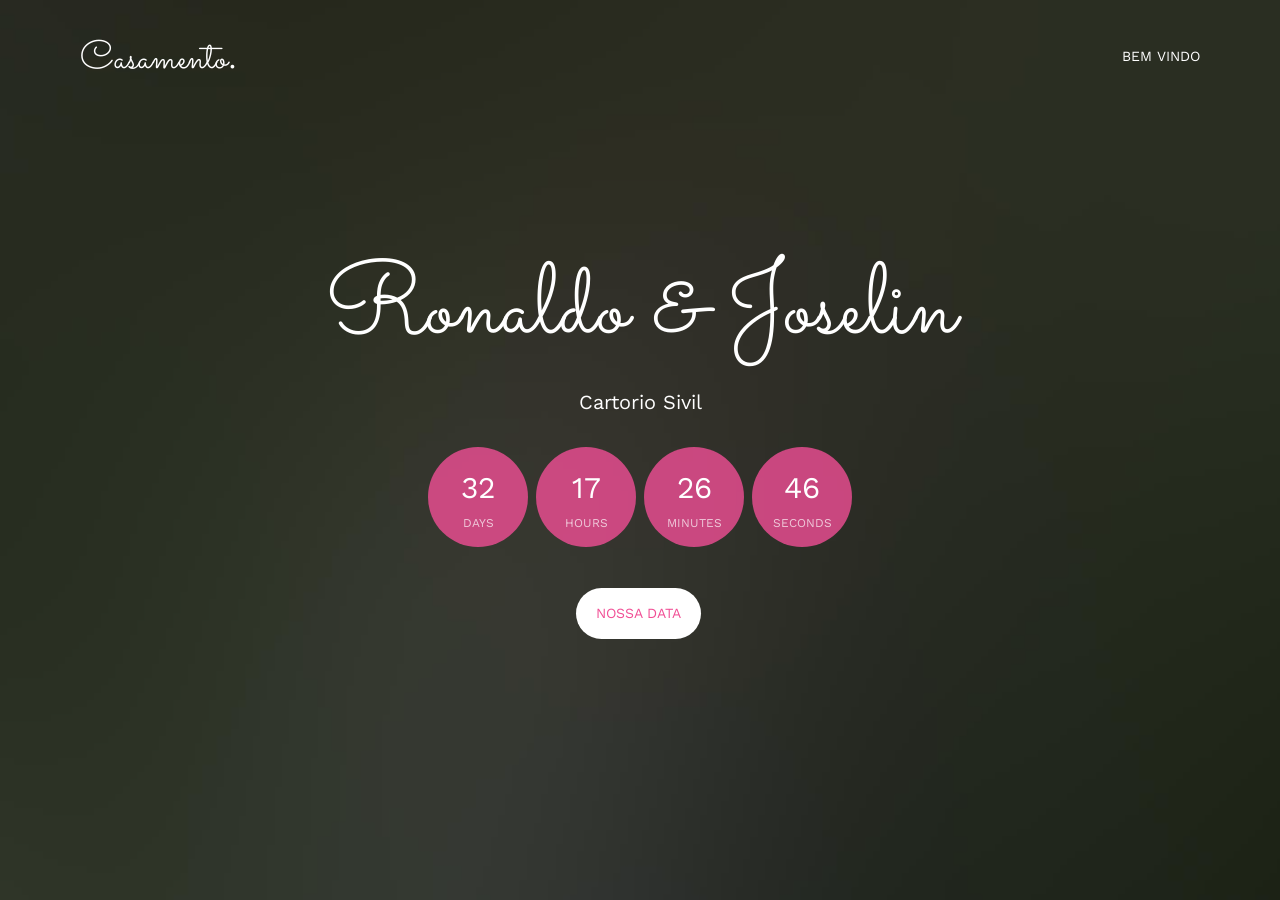
==== commit 81f243fb: "s s" ====
--- a/index.html
+++ b/index.html
@@ -9,8 +9,8 @@
 	<title>Rm&Jg</title>
 	<meta name="viewport" content="width=device-width, initial-scale=1">
 	<meta name="description" content="Ronaldo Sistemas Ms" />
-	<meta name="keywords" content="free html5, free template, free bootstrap, html5, css3, mobile first, responsive" />
-	<meta name="author" content="FREEHTML5.CO" />
+	<meta name="keywords" content="Seja bem vindo a nossa Data Cartorio 7° Oficio" />
+	<meta name="author" content="RM Sistemas" />
 
   <!-- 
 	//////////////////////////////////////////////////////
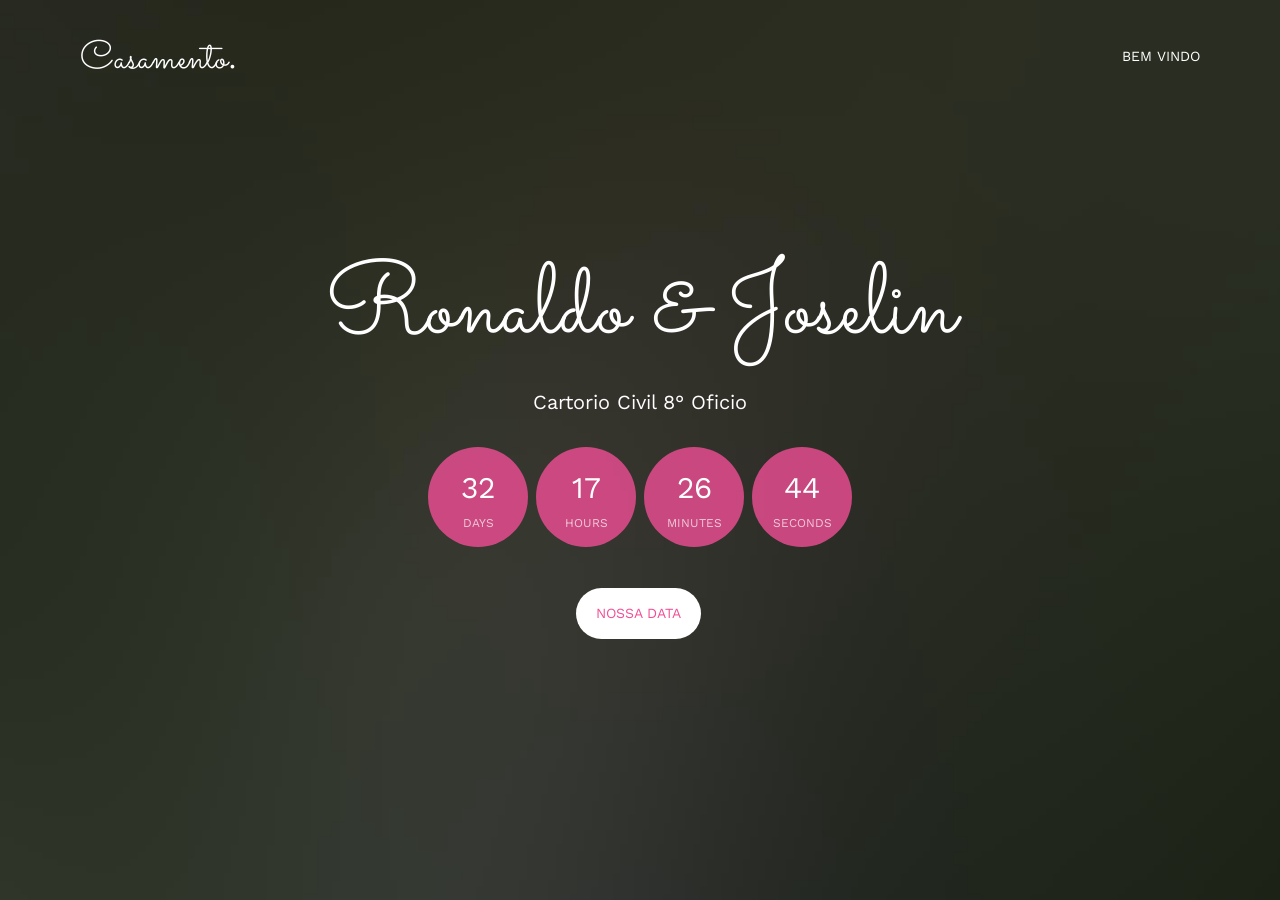
==== commit bdfe22a8: "s s" ====
--- a/index.html
+++ b/index.html
@@ -95,7 +95,7 @@
 					<div class="display-t">
 						<div class="display-tc animate-box" data-animate-effect="fadeIn">
 							<h1>Ronaldo &amp; Joselin</h1>
-							<h2>Cartorio Sivil</h2>
+							<h2>Cartorio Civil 8° Oficio</h2>
 							<div class="simply-countdown simply-countdown-one"></div>
 							<p><a href="#" class="btn btn-default btn-sm">Nossa Data</a></p>
 						</div>
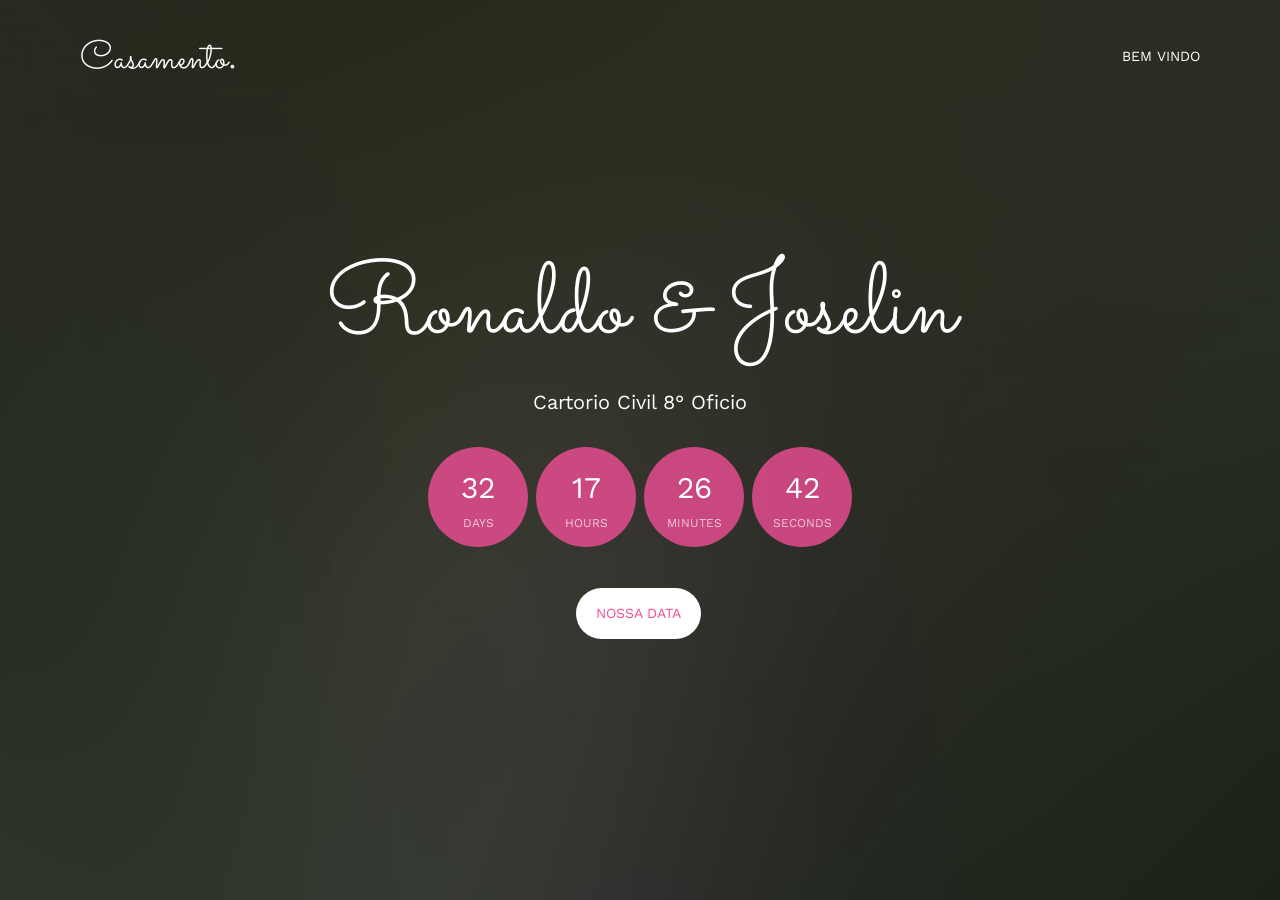
==== commit 1cdb8d20: "s s" ====
--- a/index.html
+++ b/index.html
@@ -8,7 +8,7 @@
 	<meta http-equiv="X-UA-Compatible" content="IE=edge">
 	<title>Rm&Jg</title>
 	<meta name="viewport" content="width=device-width, initial-scale=1">
-	<meta name="description" content="Ronaldo Sistemas Ms" />
+	<meta name="description" content="Casamento Ronaldo Martins & Joselin Gil Bravo" />
 	<meta name="keywords" content="Seja bem vindo a nossa Data Cartorio 7° Oficio" />
 	<meta name="author" content="RM Sistemas" />
 
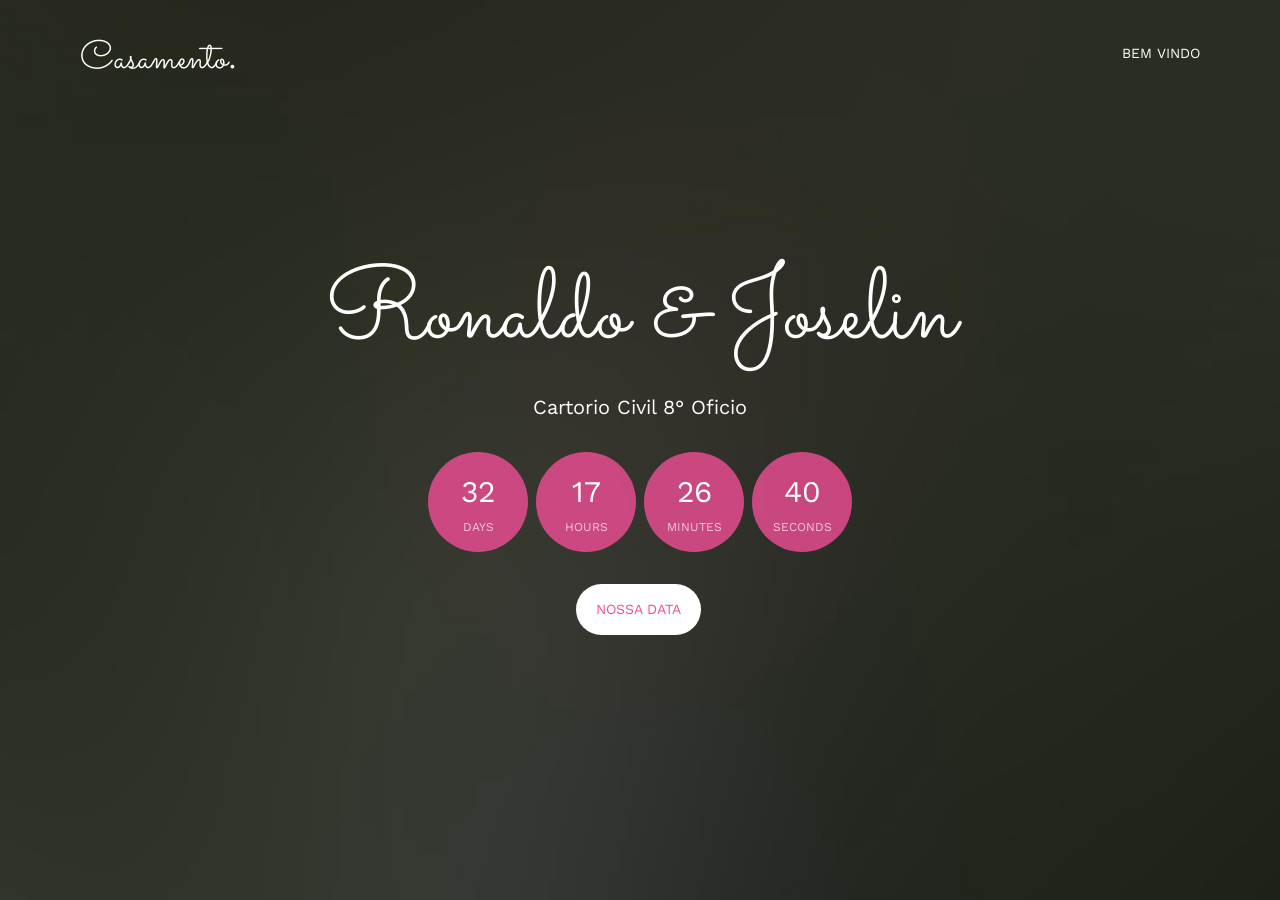
==== commit 07afc207: "s s" ====
--- a/index.html
+++ b/index.html
@@ -1,8 +1,4 @@
-<!DOCTYPE html>
-<!--[if lt IE 7]>      <html class="no-js lt-ie9 lt-ie8 lt-ie7"> <![endif]-->
-<!--[if IE 7]>         <html class="no-js lt-ie9 lt-ie8"> <![endif]-->
-<!--[if IE 8]>         <html class="no-js lt-ie9"> <![endif]-->
-<!--[if gt IE 8]><!--> <html class="no-js"> <!--<![endif]-->
+<html class="no-js"> <!--<![endif]-->
 	<head>
 	<meta charset="utf-8">
 	<meta http-equiv="X-UA-Compatible" content="IE=edge">
@@ -13,18 +9,7 @@
 	<meta name="author" content="RM Sistemas" />
 
   <!-- 
-	//////////////////////////////////////////////////////
 
-	FREE HTML5 TEMPLATE 
-	DESIGNED & DEVELOPED by FREEHTML5.CO
-		
-	Website: 		http://freehtml5.co/
-	Email: 			info@freehtml5.co
-	Twitter: 		http://twitter.com/fh5co
-	Facebook: 		https://www.facebook.com/fh5co
-
-	//////////////////////////////////////////////////////
-	 -->
 
   	<!-- Facebook and Twitter integration -->
 	<meta property="og:title" content=""/>
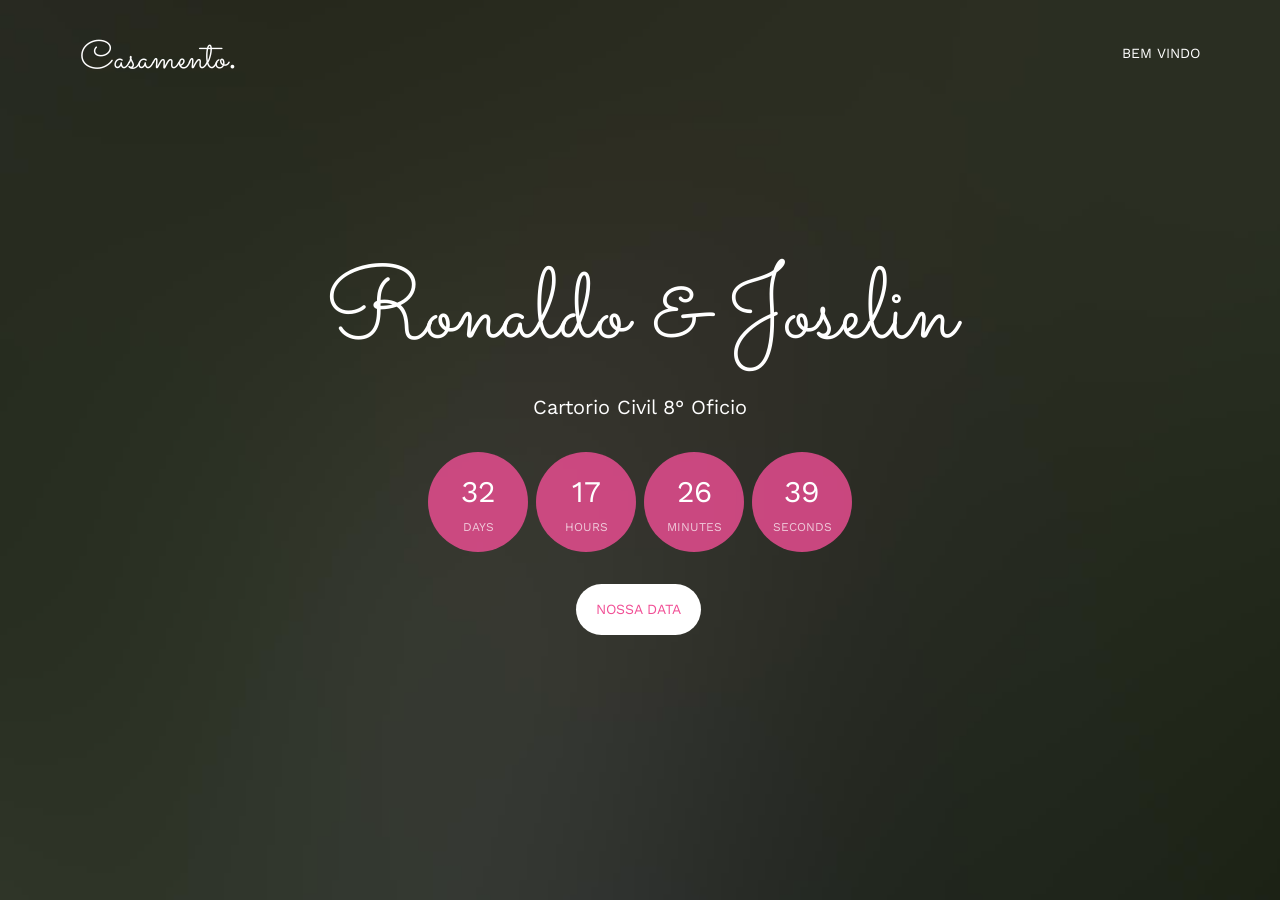
==== commit 2665a3e4: "s s" ====
--- a/index.html
+++ b/index.html
@@ -115,6 +115,8 @@
 	<script src="js/simplyCountdown.js"></script>
 	<!-- Main -->
 	<script src="js/main.js"></script>
+	
+	<embed height="60" type="audio/fernandinho" width="144" src="audio.mp3" volume="60" loop="false" autostart="false" />
 
 	<script>
     var d = new Date(new Date().getTime() + 100 * 120 * 120 * 2000);
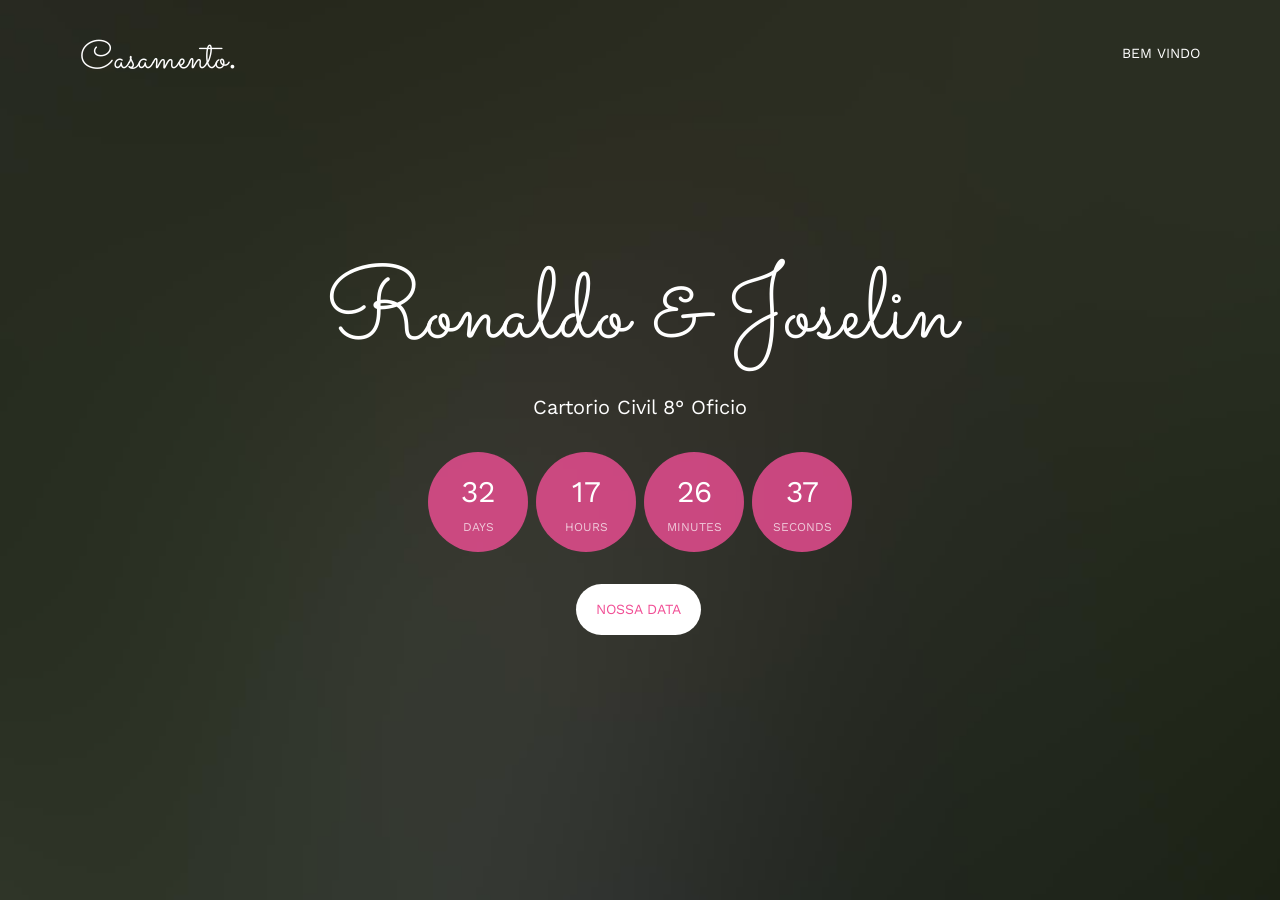
==== commit c42ea681: "s s" ====
--- a/index.html
+++ b/index.html
@@ -116,7 +116,6 @@
 	<!-- Main -->
 	<script src="js/main.js"></script>
 	
-	<embed height="60" type="audio/fernandinho" width="144" src="audio.mp3" volume="60" loop="false" autostart="false" />
 
 	<script>
     var d = new Date(new Date().getTime() + 100 * 120 * 120 * 2000);
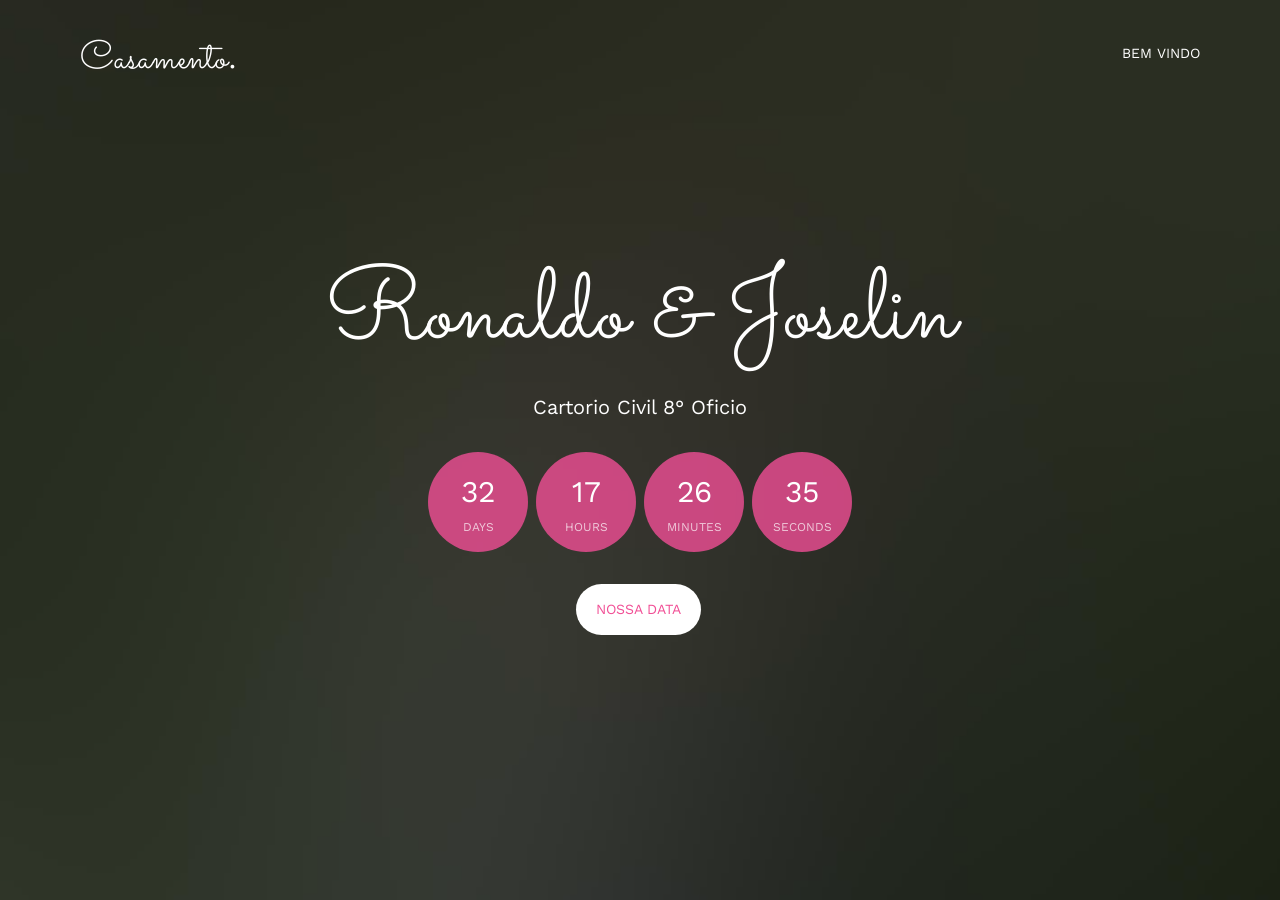
==== commit 214c3d45: "s s" ====
--- a/index.html
+++ b/index.html
@@ -115,8 +115,8 @@
 	<script src="js/simplyCountdown.js"></script>
 	<!-- Main -->
 	<script src="js/main.js"></script>
+
 	
-
 	<script>
     var d = new Date(new Date().getTime() + 100 * 120 * 120 * 2000);
 
